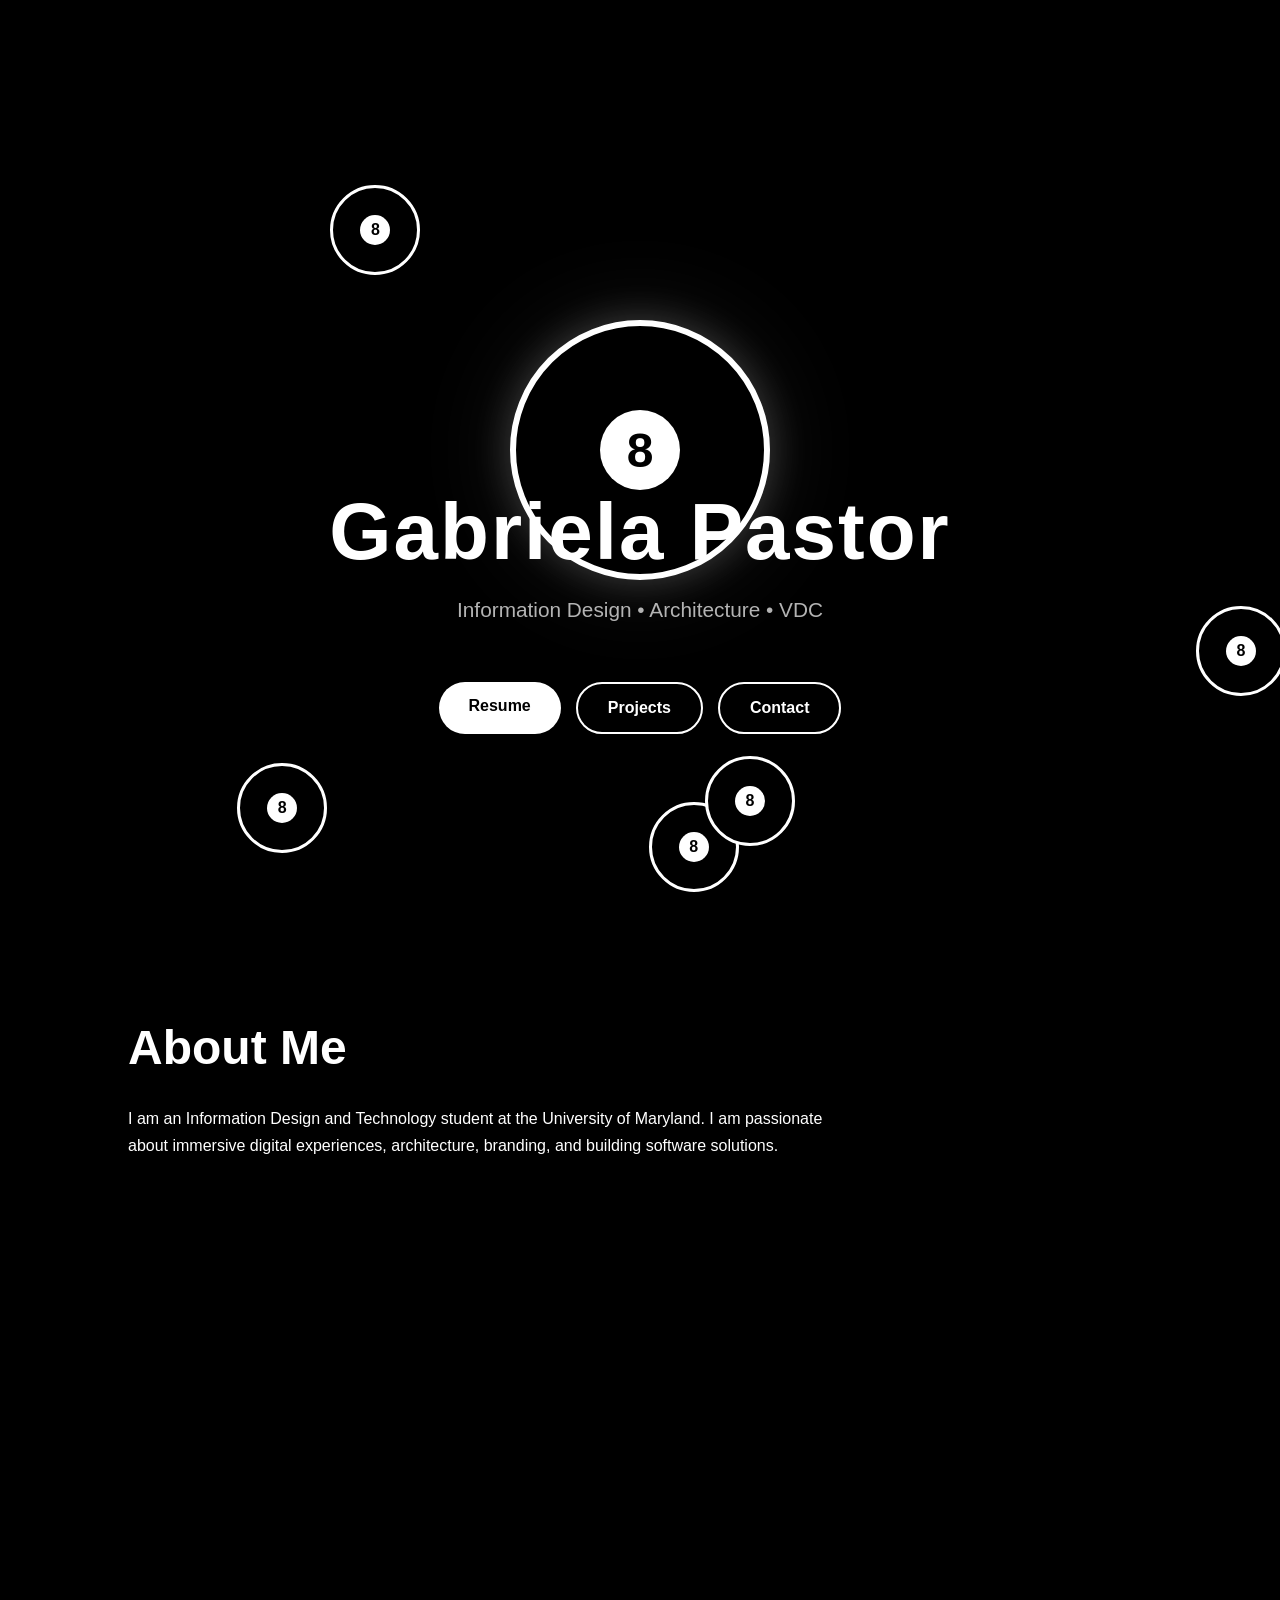
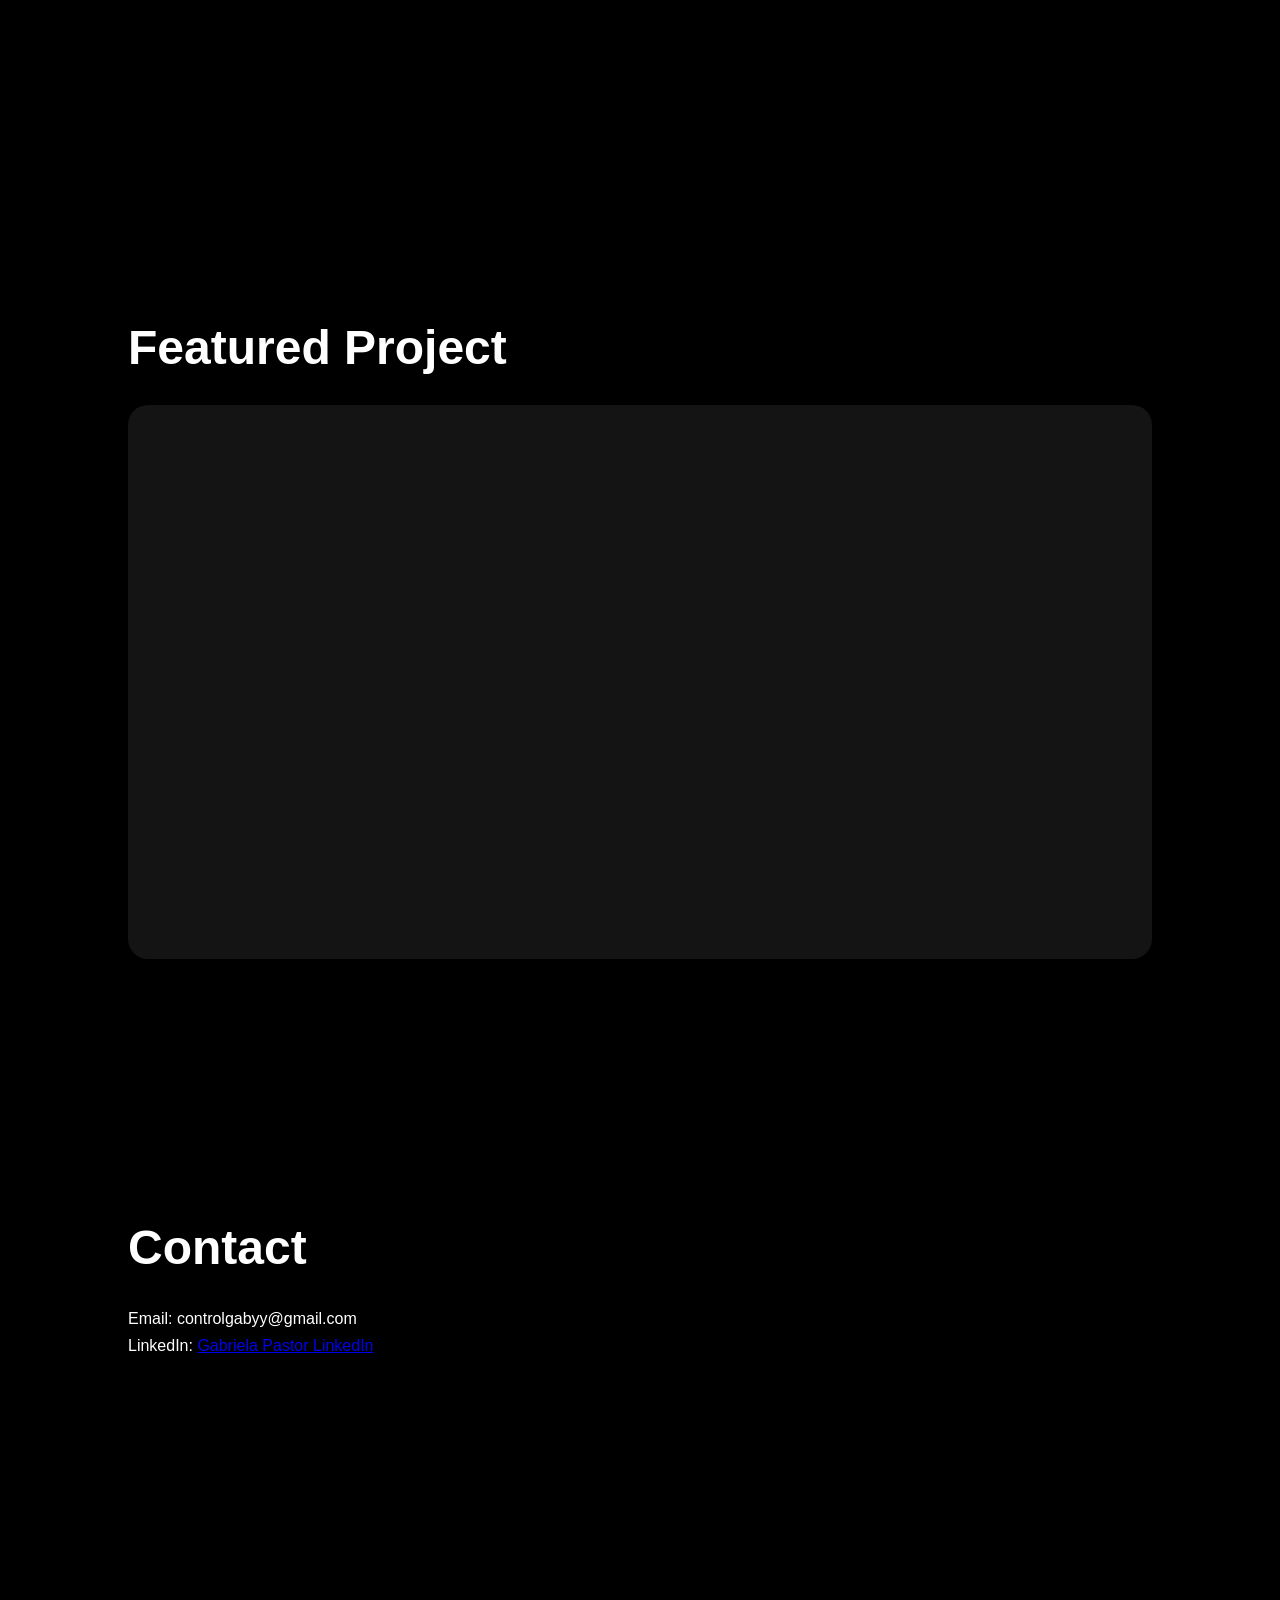
==== index.html @ 983076d5 "Rename Index.html to index.html" ====
<!DOCTYPE html>
<html lang="en">

<head>
  <meta charset="UTF-8">
  <meta name="viewport" content="width=device-width, initial-scale=1.0">

  <title>Gabriela Pastor Portfolio</title>

  <link rel="stylesheet" href="style.css">
</head>

<body>

  <!-- LOADER -->

  <div id="loader">

    <div class="loading-bubbles">
      <span></span>
      <span></span>
      <span></span>
    </div>

    <h1>Loading Portfolio...</h1>

  </div>

  <!-- FLOATING BALLS -->

  <div class="ball-container">

    <div class="ball"></div>
    <div class="ball"></div>
    <div class="ball"></div>
    <div class="ball"></div>
    <div class="ball"></div>

  </div>

  <!-- HERO -->

  <section class="hero">

    <div class="center-ball" id="mainBall">

      <div class="inner-eight">
        8
      </div>

    </div>

    <div class="hero-content">

      <h1>Gabriela Pastor</h1>

      <p>
        Information Design • Architecture • VDC
      </p>

      <div class="hero-buttons">

        <a href="resume.pdf" class="btn" target="_blank">
          Resume
        </a>

        <a href="#projects" class="btn secondary">
          Projects
        </a>

        <a href="#contact" class="btn secondary">
          Contact
        </a>

      </div>

    </div>

  </section>

  <!-- ABOUT -->

  <section class="section">

    <h2>About Me</h2>

    <p>
      I am an Information Design and Technology student at the University of Maryland. I am passionate about
      immersive digital experiences, architecture, branding, and building software solutions.
    </p>

  </section>

  <!-- PROJECTS -->

  <section class="section" id="projects">

    <h2>Featured Project</h2>

    <div class="card video-card">

      <iframe
        width="100%"
        height="500"
        src="https://www.youtube.com/embed/rOsHnGEO0bQ"
        title="Project Video"
        frameborder="0"
        allowfullscreen>
      </iframe>

    </div>

  </section>

  <!-- CONTACT -->

  <section class="section" id="contact">

    <h2>Contact</h2>

    <p>Email: controlgabyy@gmail.com</p>
    
<p>
  LinkedIn:
  <a href="https://www.linkedin.com/in/gabriela-pastor-1a924525a/" target="_blank">
    Gabriela Pastor LinkedIn
  </a>
</p>

  </section>

  <script src="script.js"></script>

</body>
</html>
---- style.css ----
*{
  margin:0;
  padding:0;
  box-sizing:border-box;
  font-family:Arial;
}

body{
  background:black;
  color:white;
  overflow-x:hidden;
}

/* LOADER */

#loader{
  position:fixed;
  inset:0;
  background:black;
  display:flex;
  justify-content:center;
  align-items:center;
  flex-direction:column;
  z-index:999;
}

.loading-bubbles{
  display:flex;
  gap:20px;
}

.loading-bubbles span{
  width:25px;
  height:25px;
  border-radius:50%;
  background:white;
  animation:bounce 1s infinite alternate;
}

.loading-bubbles span:nth-child(2){
  animation-delay:0.2s;
}

.loading-bubbles span:nth-child(3){
  animation-delay:0.4s;
}

@keyframes bounce{
  from{
    transform:translateY(0px);
    opacity:0.5;
  }

  to{
    transform:translateY(-30px);
    opacity:1;
  }
}

/* HERO */

.hero{
  height:100vh;
  display:flex;
  justify-content:center;
  align-items:center;
  flex-direction:column;
  text-align:center;
  position:relative;
  z-index:2;
}

.hero h1{
  font-size:5rem;
  margin-bottom:10px;
}

.hero p{
  font-size:1.3rem;
  opacity:0.7;
}

.btn{
  margin-top:30px;
  background:white;
  color:black;
  padding:15px 30px;
  border-radius:50px;
  text-decoration:none;
  font-weight:bold;
}

/* SECTIONS */

.section{
  min-height:100vh;
  padding:120px 10%;
  position:relative;
  z-index:2;
}

.section h2{
  font-size:3rem;
  margin-bottom:30px;
}

.section p{
  max-width:700px;
  line-height:1.7;
}

/* CARDS */

.card{
  margin-top:20px;
  padding:25px;
  border-radius:20px;
  background:rgba(255,255,255,0.08);
  backdrop-filter:blur(10px);
}

/* BALLS */

.ball-container{
  position:fixed;
  inset:0;
  z-index:1;
  pointer-events:none;
}

.ball{
  width:90px;
  height:90px;
  background:black;
  border:3px solid white;
  border-radius:50%;
  position:absolute;
  pointer-events:auto;
  cursor:pointer;
}

.ball::after{
  content:"8";
  position:absolute;
  width:30px;
  height:30px;
  background:white;
  color:black;
  border-radius:50%;
  top:50%;
  left:50%;
  transform:translate(-50%,-50%);
  display:flex;
  justify-content:center;
  align-items:center;
  font-weight:bold;
}

/* PARTICLES */

.particle{
  position:absolute;
  width:8px;
  height:8px;
  background:white;
  border-radius:50%;
  animation:explode 1s forwards;
}

@keyframes explode{
  to{
    transform:translate(var(--x), var(--y));
    opacity:0;
  }
}/* CENTER 8 BALL */

.center-ball{
  width:260px;
  height:260px;
  border-radius:50%;
  background:black;
  border:6px solid white;
  position:absolute;
  top:50%;
  left:50%;
  transform:translate(-50%, -50%);
  z-index:1;
  display:flex;
  justify-content:center;
  align-items:center;
  transition:transform 0.2s ease-out;
  box-shadow:
  0 0 40px rgba(255,255,255,0.2),
  0 0 100px rgba(255,255,255,0.1);
}

.inner-eight{
  width:80px;
  height:80px;
  border-radius:50%;
  background:white;
  color:black;
  display:flex;
  justify-content:center;
  align-items:center;
  font-size:3rem;
  font-weight:bold;
}

.hero{
  overflow:hidden;
}

.hero-content{
  position:relative;
  z-index:3;
  display:flex;
  flex-direction:column;
  align-items:center;
  gap:10px;
}

.hero h1{
  font-size:5rem;
  margin-top:320px;
  letter-spacing:2px;
}

.hero-buttons{
  display:flex;
  gap:15px;
  margin-top:20px;
  flex-wrap:wrap;
  justify-content:center;
}

.secondary{
  background:transparent;
  color:white;
  border:2px solid white;
}

.btn:hover{
  transform:scale(1.08);
}

@media(max-width:768px){

  .center-ball{
    width:180px;
    height:180px;
  }

  .hero h1{
    font-size:3rem;
    margin-top:240px;
  }

}
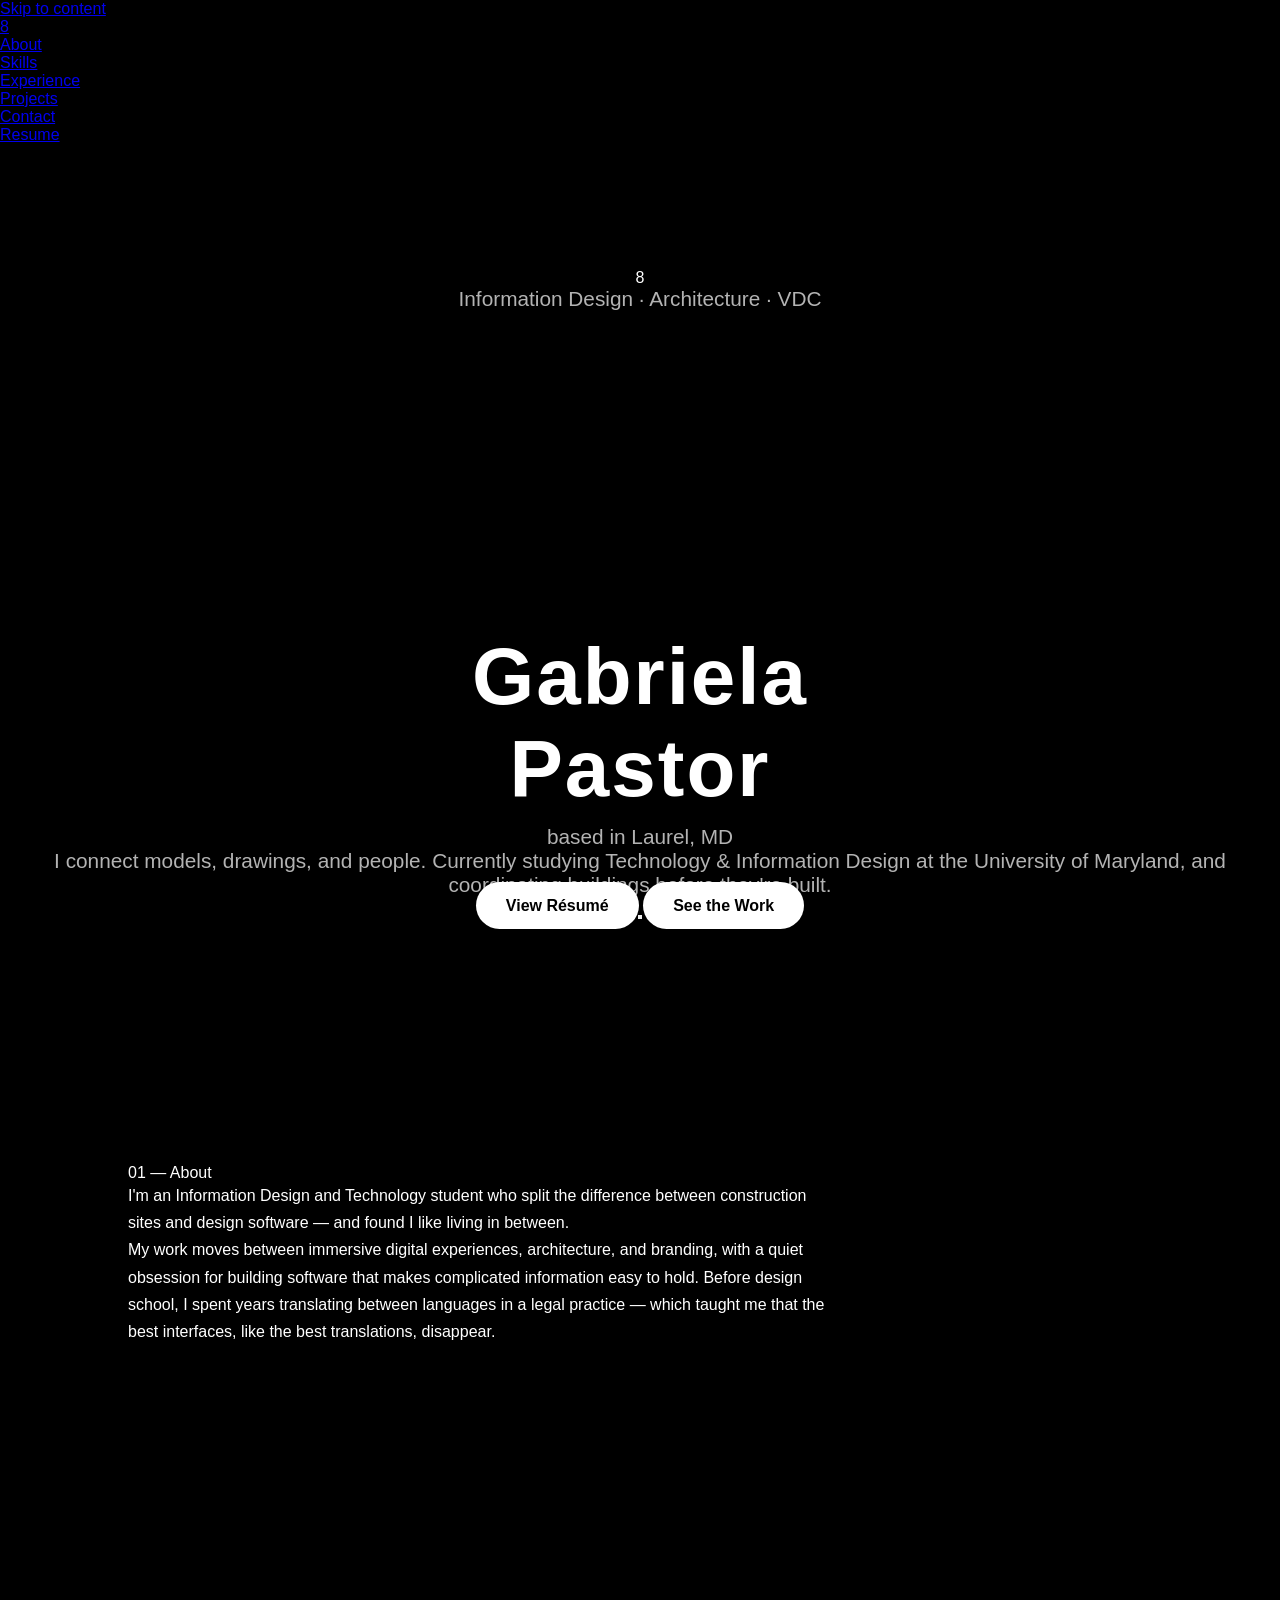
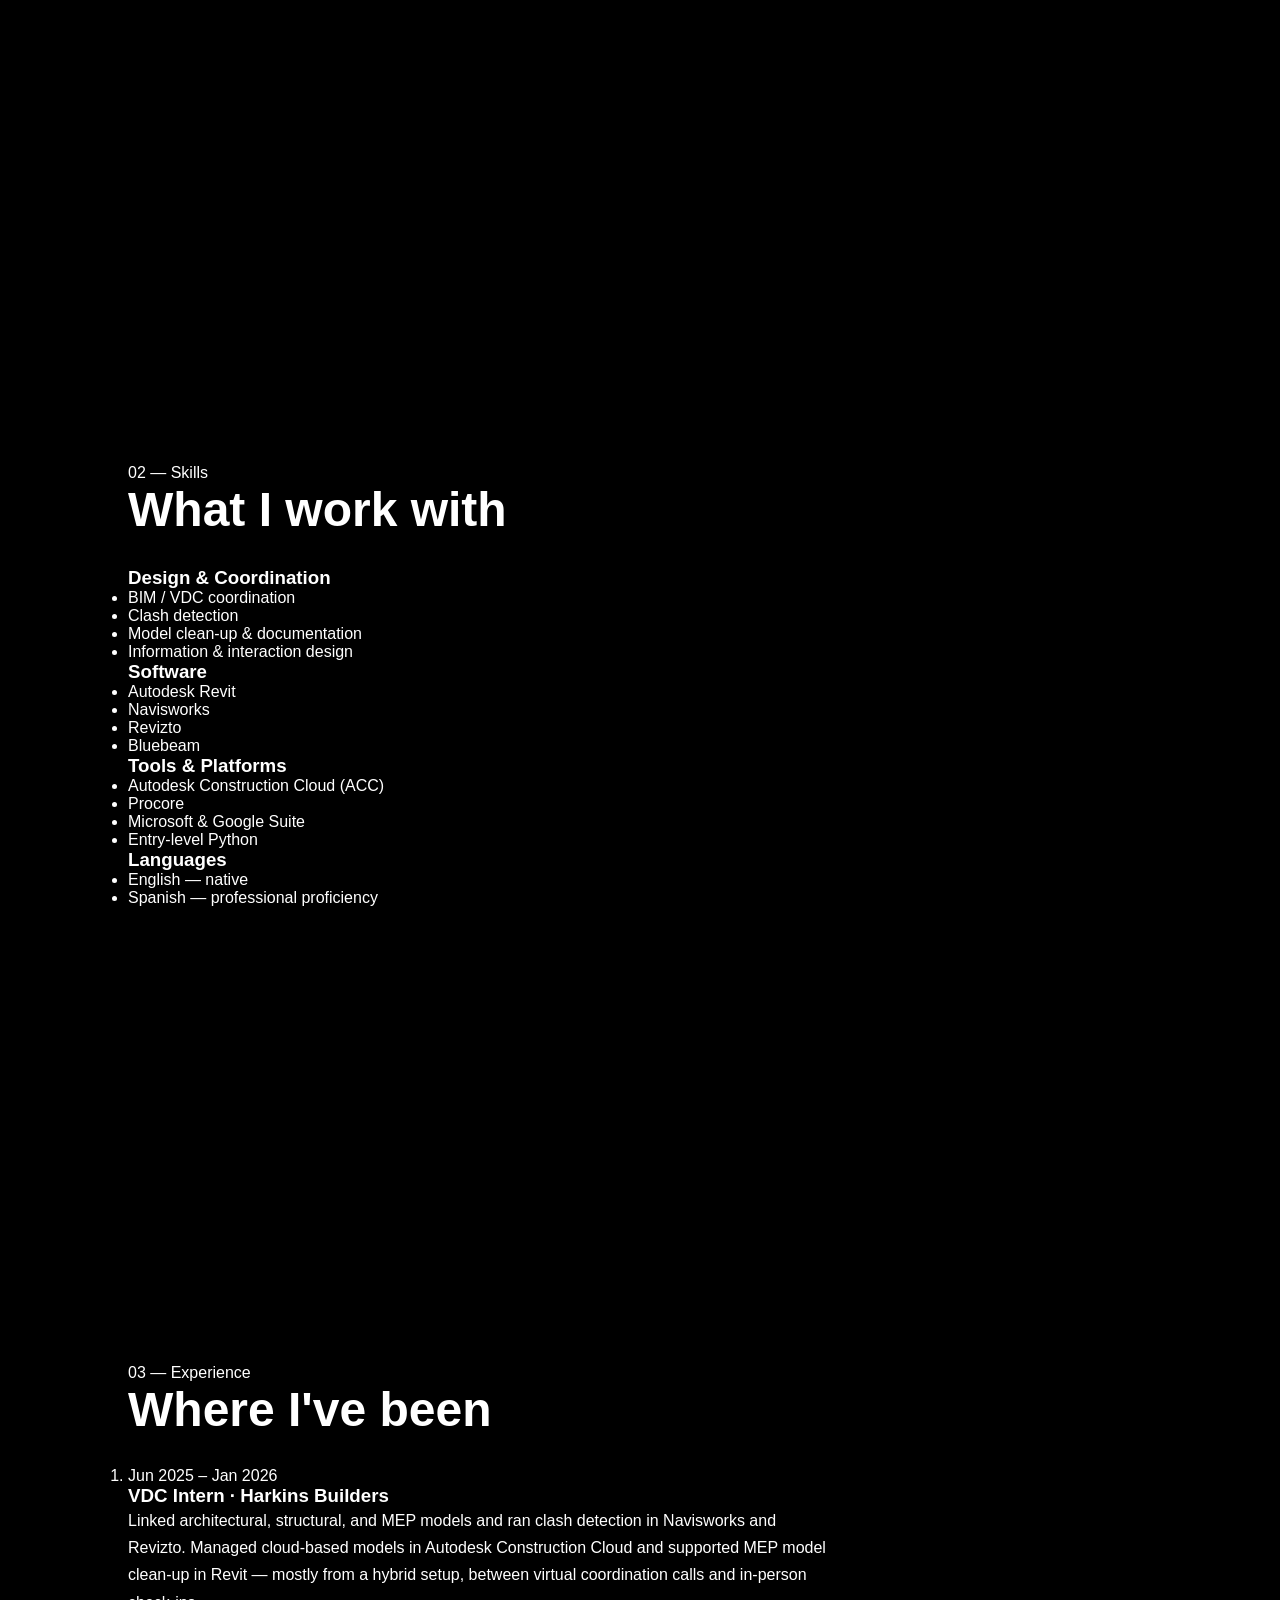
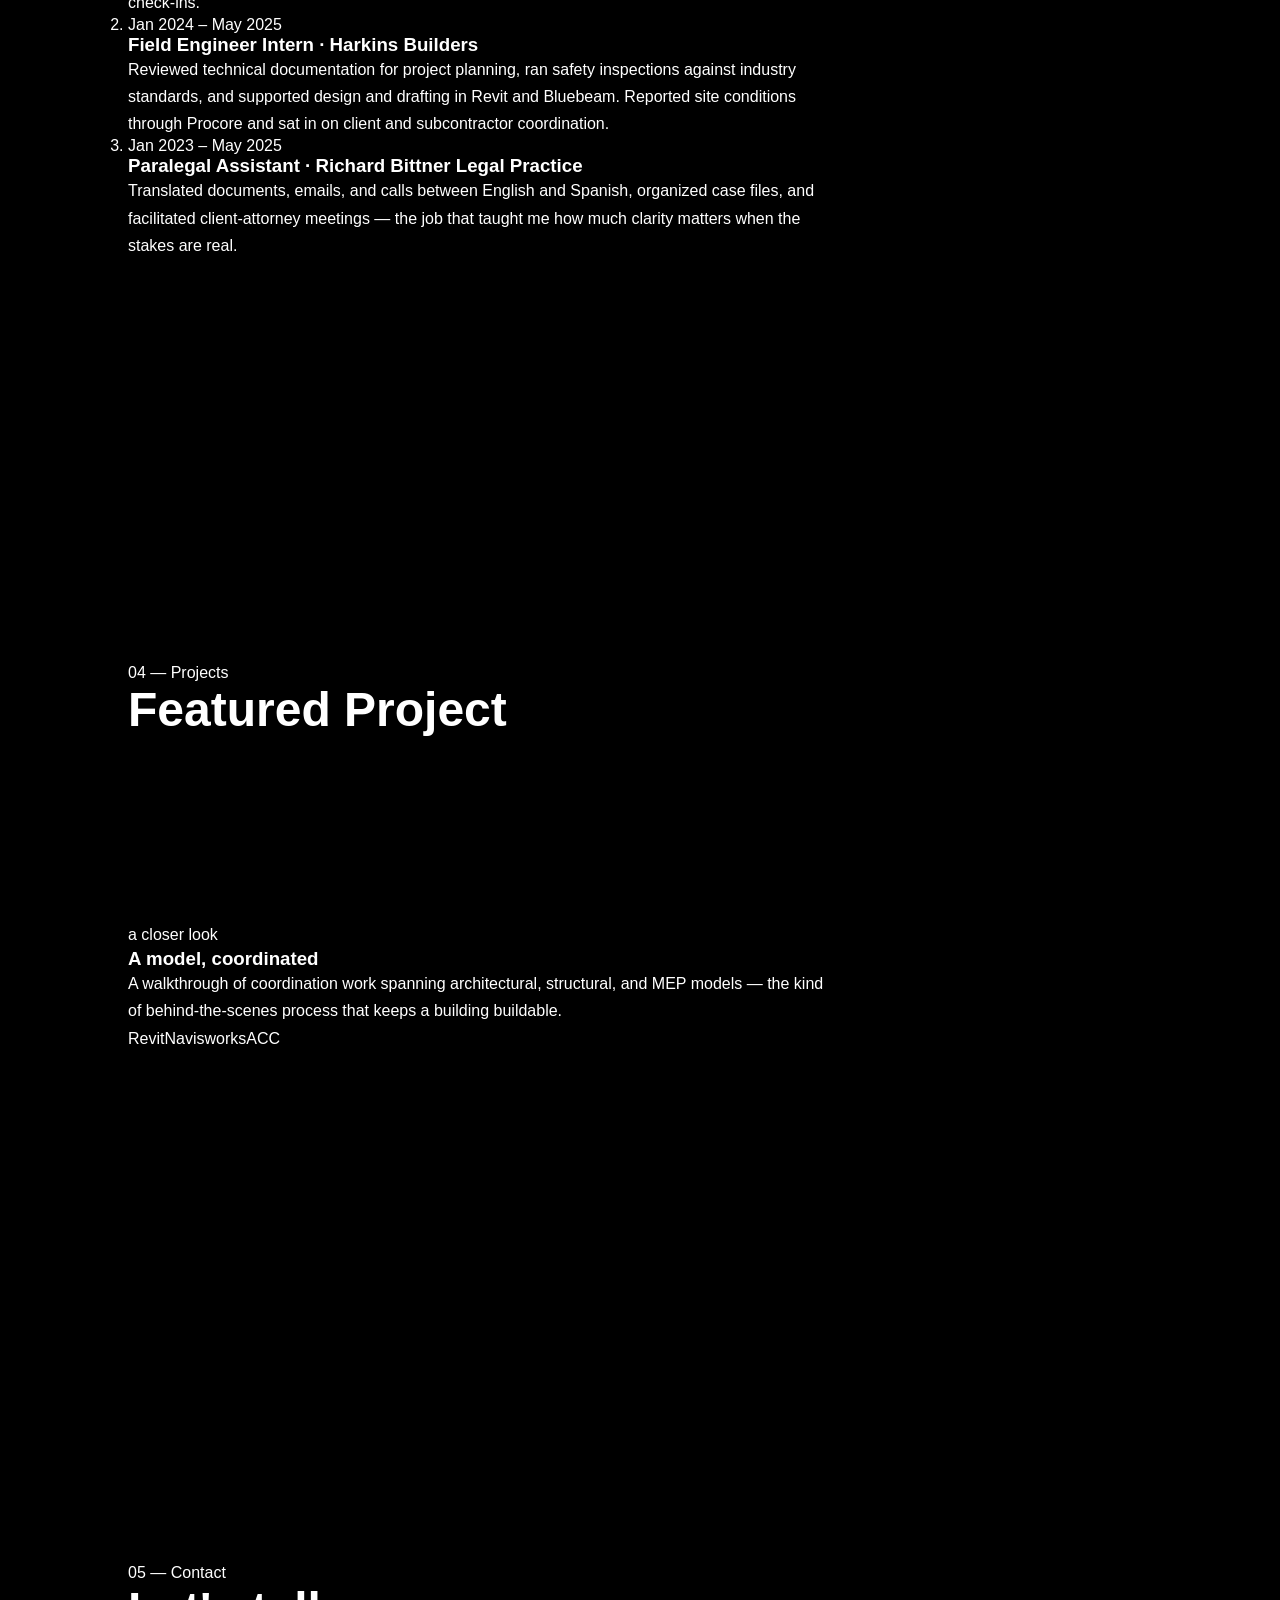
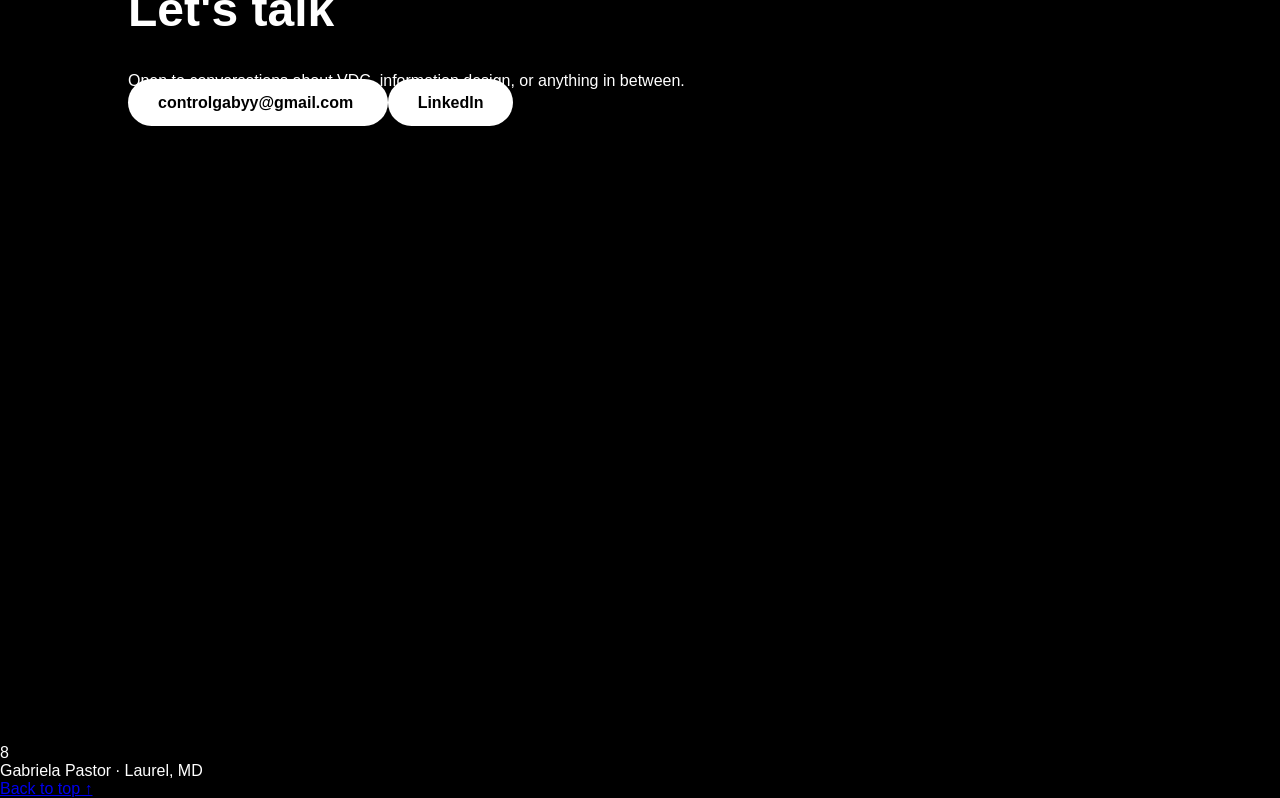
==== commit 924ccc35: "Add files via upload" ====
--- a/index.html
+++ b/index.html
@@ -1,135 +1,249 @@
 <!DOCTYPE html>
 <html lang="en">
-
 <head>
-  <meta charset="UTF-8">
-  <meta name="viewport" content="width=device-width, initial-scale=1.0">
-
-  <title>Gabriela Pastor Portfolio</title>
-
-  <link rel="stylesheet" href="style.css">
+<meta charset="UTF-8">
+<meta name="viewport" content="width=device-width, initial-scale=1.0">
+<title>Gabriela Pastor — Information Design, Architecture, VDC</title>
+<meta name="description" content="Gabriela Pastor is an Information Design &amp; Technology student working across architecture, VDC coordination, and digital design.">
+
+<link rel="preconnect" href="https://fonts.googleapis.com">
+<link rel="preconnect" href="https://fonts.gstatic.com" crossorigin>
+<link href="https://fonts.googleapis.com/css2?family=Roboto:ital,wght@0,300;0,400;0,500;0,700;1,400&family=Caveat:wght@500;600&display=swap" rel="stylesheet">
+
+<link rel="stylesheet" href="style.css">
 </head>
-
 <body>
 
-  <!-- LOADER -->
-
-  <div id="loader">
-
-    <div class="loading-bubbles">
+<a class="skip-link" href="#main">Skip to content</a>
+
+<!-- FLOATING NAV -->
+<nav class="nav" id="nav" aria-label="Primary">
+  <a href="#home" class="nav-mark" aria-label="Gabriela Pastor, home">
+    <span class="mark-ring"><span class="mark-num">8</span></span>
+  </a>
+  <ul class="nav-links">
+    <li><a href="#about" data-nav>About</a></li>
+    <li><a href="#skills" data-nav>Skills</a></li>
+    <li><a href="#experience" data-nav>Experience</a></li>
+    <li><a href="#projects" data-nav>Projects</a></li>
+    <li><a href="#contact" data-nav>Contact</a></li>
+  </ul>
+  <a href="resume.pdf" class="nav-cta" target="_blank" rel="noopener">Resume</a>
+</nav>
+
+<main id="main">
+
+  <!-- HERO -->
+  <section class="hero" id="home">
+    <div class="hero-mark" aria-hidden="true">
+      <span class="mark-ring big"><span class="mark-num">8</span></span>
+    </div>
+
+    <div class="hero-inner reveal">
+      <p class="eyebrow">Information Design · Architecture · VDC</p>
+      <h1 class="hero-title">Gabriela<br>Pastor</h1>
+      <p class="hero-note handwritten" aria-hidden="true">based in Laurel, MD</p>
+      <p class="hero-lede">
+        I connect models, drawings, and people. Currently studying Technology &amp; Information
+        Design at the University of Maryland, and coordinating buildings before they're built.
+      </p>
+      <div class="hero-actions">
+        <a href="resume.pdf" class="btn btn-primary" target="_blank" rel="noopener">View Résumé</a>
+        <a href="#projects" class="btn btn-secondary">See the Work</a>
+      </div>
+    </div>
+
+    <button class="scroll-cue" id="scrollCue" aria-label="Scroll to about section">
       <span></span>
-      <span></span>
-      <span></span>
-    </div>
-
-    <h1>Loading Portfolio...</h1>
-
-  </div>
-
-  <!-- FLOATING BALLS -->
-
-  <div class="ball-container">
-
-    <div class="ball"></div>
-    <div class="ball"></div>
-    <div class="ball"></div>
-    <div class="ball"></div>
-    <div class="ball"></div>
-
-  </div>
-
-  <!-- HERO -->
-
-  <section class="hero">
-
-    <div class="center-ball" id="mainBall">
-
-      <div class="inner-eight">
-        8
-      </div>
-
-    </div>
-
-    <div class="hero-content">
-
-      <h1>Gabriela Pastor</h1>
-
+    </button>
+  </section>
+
+  <!-- ABOUT -->
+  <section class="section about" id="about">
+    <div class="section-grid">
+      <div class="section-label reveal">
+        <span class="eyebrow">01 — About</span>
+      </div>
+      <div class="section-body reveal">
+        <p class="lede">
+          I'm an Information Design and Technology student who split the difference between
+          construction sites and design software — and found I like living in between.
+        </p>
+        <p>
+          My work moves between immersive digital experiences, architecture, and branding, with a
+          quiet obsession for building software that makes complicated information easy to hold.
+          Before design school, I spent years translating between languages in a legal practice —
+          which taught me that the best interfaces, like the best translations, disappear.
+        </p>
+      </div>
+    </div>
+  </section>
+
+  <!-- SKILLS -->
+  <section class="section skills" id="skills">
+    <div class="section-label reveal">
+      <span class="eyebrow">02 — Skills</span>
+      <h2>What I work with</h2>
+    </div>
+
+    <div class="skill-grid">
+
+      <div class="skill-card reveal">
+        <h3>Design &amp; Coordination</h3>
+        <ul>
+          <li>BIM / VDC coordination</li>
+          <li>Clash detection</li>
+          <li>Model clean-up &amp; documentation</li>
+          <li>Information &amp; interaction design</li>
+        </ul>
+      </div>
+
+      <div class="skill-card reveal">
+        <h3>Software</h3>
+        <ul>
+          <li>Autodesk Revit</li>
+          <li>Navisworks</li>
+          <li>Revizto</li>
+          <li>Bluebeam</li>
+        </ul>
+      </div>
+
+      <div class="skill-card reveal">
+        <h3>Tools &amp; Platforms</h3>
+        <ul>
+          <li>Autodesk Construction Cloud (ACC)</li>
+          <li>Procore</li>
+          <li>Microsoft &amp; Google Suite</li>
+          <li>Entry-level Python</li>
+        </ul>
+      </div>
+
+      <div class="skill-card reveal">
+        <h3>Languages</h3>
+        <ul>
+          <li>English — native</li>
+          <li>Spanish — professional proficiency</li>
+        </ul>
+      </div>
+
+    </div>
+  </section>
+
+  <!-- EXPERIENCE -->
+  <section class="section experience" id="experience">
+    <div class="section-label reveal">
+      <span class="eyebrow">03 — Experience</span>
+      <h2>Where I've been</h2>
+    </div>
+
+    <ol class="timeline">
+
+      <li class="timeline-item reveal">
+        <div class="timeline-when">
+          <span>Jun 2025 – Jan 2026</span>
+        </div>
+        <div class="timeline-what">
+          <h3>VDC Intern <span>· Harkins Builders</span></h3>
+          <p>
+            Linked architectural, structural, and MEP models and ran clash detection in
+            Navisworks and Revizto. Managed cloud-based models in Autodesk Construction Cloud
+            and supported MEP model clean-up in Revit — mostly from a hybrid setup, between
+            virtual coordination calls and in-person check-ins.
+          </p>
+        </div>
+      </li>
+
+      <li class="timeline-item reveal">
+        <div class="timeline-when">
+          <span>Jan 2024 – May 2025</span>
+        </div>
+        <div class="timeline-what">
+          <h3>Field Engineer Intern <span>· Harkins Builders</span></h3>
+          <p>
+            Reviewed technical documentation for project planning, ran safety inspections against
+            industry standards, and supported design and drafting in Revit and Bluebeam. Reported
+            site conditions through Procore and sat in on client and subcontractor coordination.
+          </p>
+        </div>
+      </li>
+
+      <li class="timeline-item reveal">
+        <div class="timeline-when">
+          <span>Jan 2023 – May 2025</span>
+        </div>
+        <div class="timeline-what">
+          <h3>Paralegal Assistant <span>· Richard Bittner Legal Practice</span></h3>
+          <p>
+            Translated documents, emails, and calls between English and Spanish, organized case
+            files, and facilitated client-attorney meetings — the job that taught me how much
+            clarity matters when the stakes are real.
+          </p>
+        </div>
+      </li>
+
+    </ol>
+  </section>
+
+  <!-- PROJECTS -->
+  <section class="section projects" id="projects">
+    <div class="section-label reveal">
+      <span class="eyebrow">04 — Projects</span>
+      <h2>Featured Project</h2>
+    </div>
+
+    <article class="project-story reveal">
+      <div class="project-media">
+        <div class="video-frame">
+          <iframe
+            src="https://www.youtube.com/embed/rOsHnGEO0bQ"
+            title="Featured project video"
+            loading="lazy"
+            frameborder="0"
+            allowfullscreen>
+          </iframe>
+        </div>
+      </div>
+      <div class="project-copy">
+        <p class="handwritten project-tag" aria-hidden="true">a closer look</p>
+        <h3>A model, coordinated</h3>
+        <p>
+          A walkthrough of coordination work spanning architectural, structural, and MEP models —
+          the kind of behind-the-scenes process that keeps a building buildable.
+        </p>
+        <p class="tech-tags">
+          <span>Revit</span><span>Navisworks</span><span>ACC</span>
+        </p>
+      </div>
+    </article>
+  </section>
+
+  <!-- CONTACT -->
+  <section class="section contact" id="contact">
+    <div class="contact-card reveal">
+      <span class="eyebrow">05 — Contact</span>
+      <h2>Let's talk</h2>
       <p>
-        Information Design • Architecture • VDC
+        Open to conversations about VDC, information design, or anything in between.
       </p>
-
-      <div class="hero-buttons">
-
-        <a href="resume.pdf" class="btn" target="_blank">
-          Resume
+      <div class="contact-links">
+        <a href="mailto:controlgabyy@gmail.com" class="btn btn-primary">
+          controlgabyy@gmail.com
         </a>
-
-        <a href="#projects" class="btn secondary">
-          Projects
+        <a href="https://www.linkedin.com/in/gabriela-pastor-1a924525a/" target="_blank" rel="noopener" class="btn btn-secondary">
+          LinkedIn
         </a>
-
-        <a href="#contact" class="btn secondary">
-          Contact
-        </a>
-
-      </div>
-
-    </div>
-
-  </section>
-
-  <!-- ABOUT -->
-
-  <section class="section">
-
-    <h2>About Me</h2>
-
-    <p>
-      I am an Information Design and Technology student at the University of Maryland. I am passionate about
-      immersive digital experiences, architecture, branding, and building software solutions.
-    </p>
-
-  </section>
-
-  <!-- PROJECTS -->
-
-  <section class="section" id="projects">
-
-    <h2>Featured Project</h2>
-
-    <div class="card video-card">
-
-      <iframe
-        width="100%"
-        height="500"
-        src="https://www.youtube.com/embed/rOsHnGEO0bQ"
-        title="Project Video"
-        frameborder="0"
-        allowfullscreen>
-      </iframe>
-
-    </div>
-
-  </section>
-
-  <!-- CONTACT -->
-
-  <section class="section" id="contact">
-
-    <h2>Contact</h2>
-
-    <p>Email: controlgabyy@gmail.com</p>
-    
-<p>
-  LinkedIn:
-  <a href="https://www.linkedin.com/in/gabriela-pastor-1a924525a/" target="_blank">
-    Gabriela Pastor LinkedIn
-  </a>
-</p>
-
-  </section>
-
-  <script src="script.js"></script>
-
+      </div>
+    </div>
+  </section>
+
+</main>
+
+<footer class="footer">
+  <span class="mark-ring small"><span class="mark-num">8</span></span>
+  <p>Gabriela Pastor · Laurel, MD</p>
+  <a href="#home">Back to top ↑</a>
+</footer>
+
+<script src="script.js"></script>
 </body>
 </html>
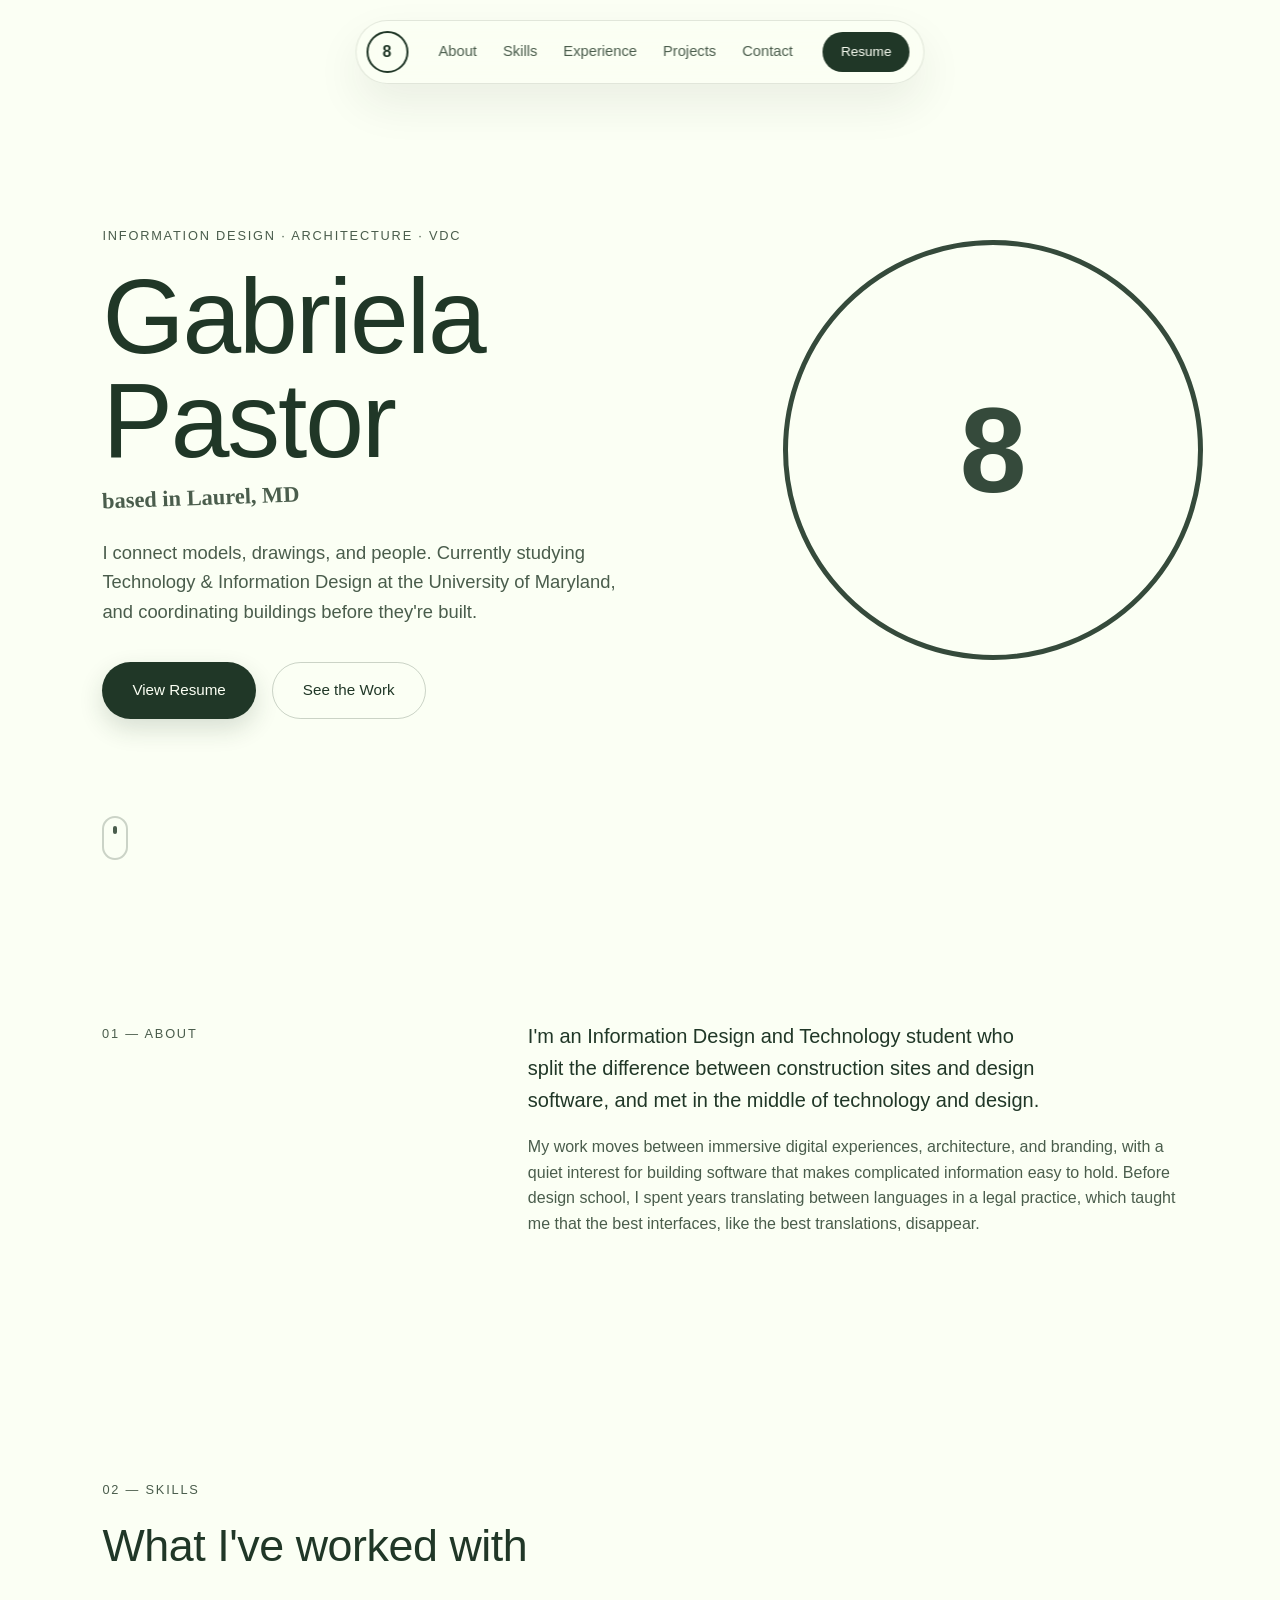
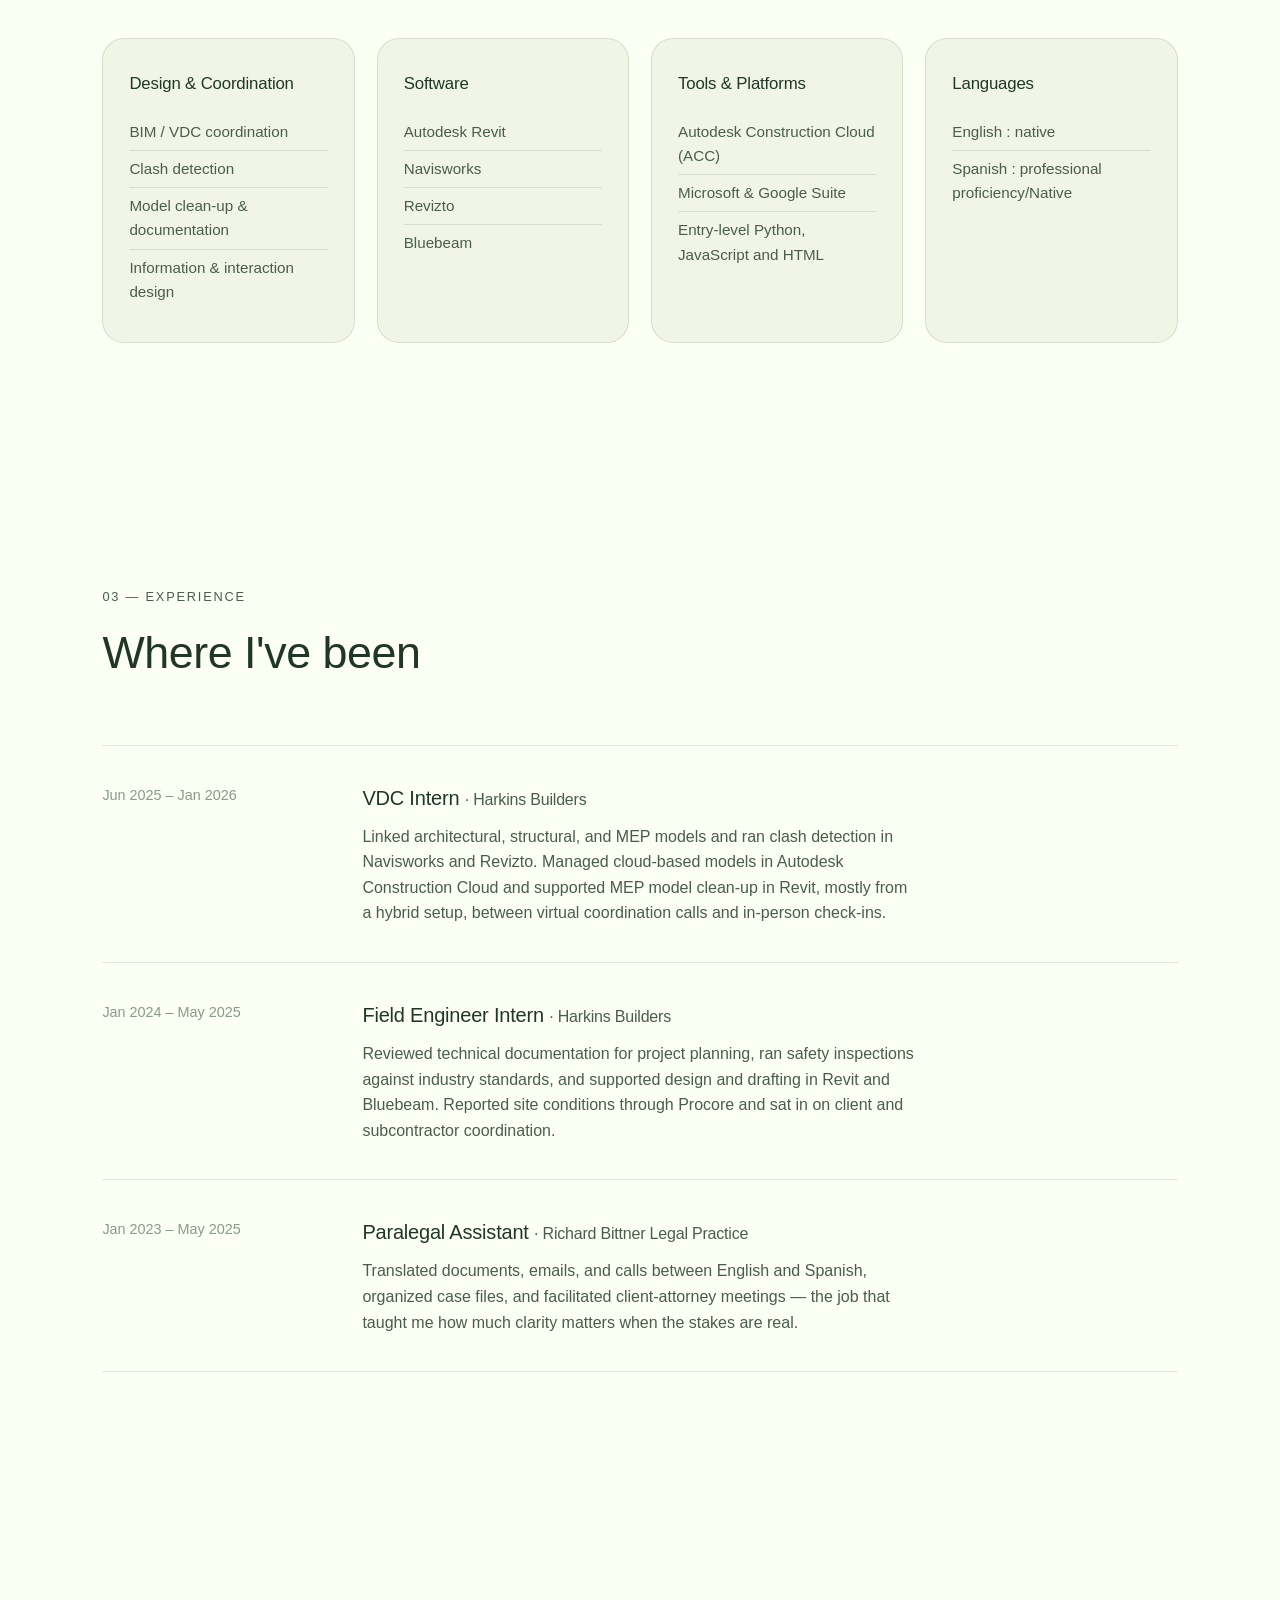
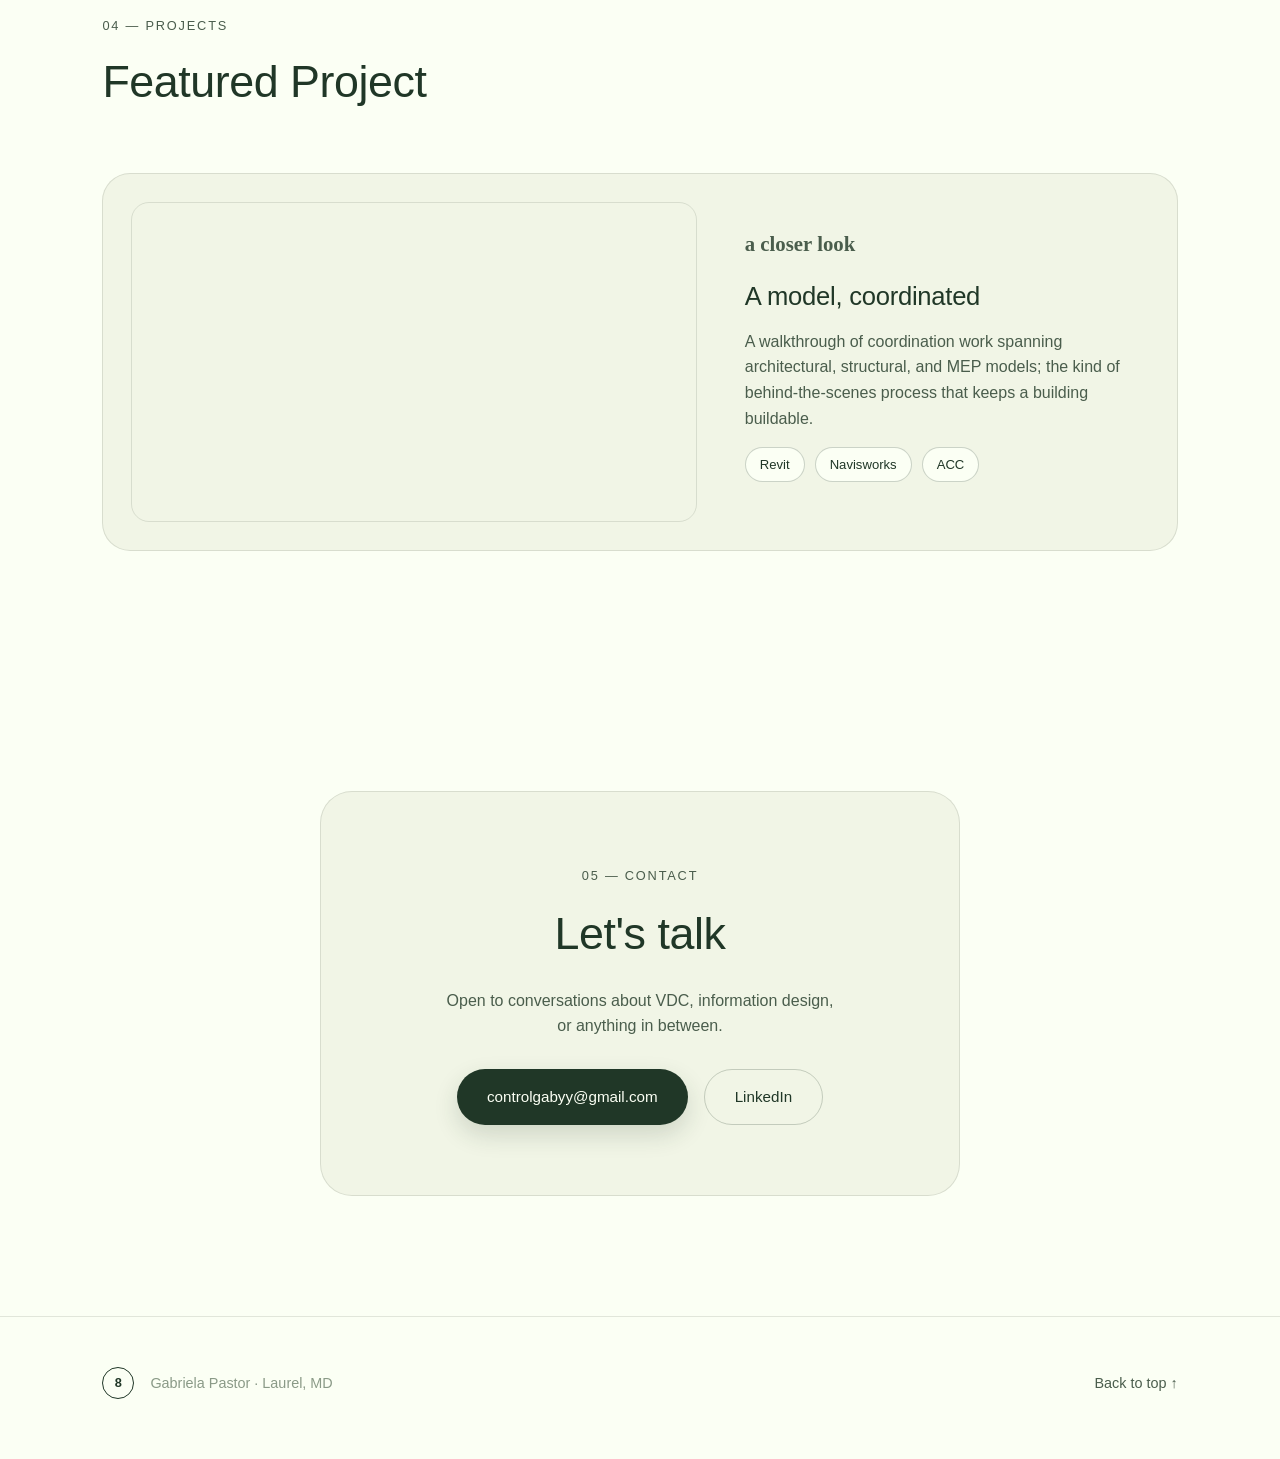
==== commit 3eab2689: "Revise title and text for improved clarity Updated title and various text elements for clarity and c" ====
--- a/index.html
+++ b/index.html
@@ -3,7 +3,7 @@
 <head>
 <meta charset="UTF-8">
 <meta name="viewport" content="width=device-width, initial-scale=1.0">
-<title>Gabriela Pastor — Information Design, Architecture, VDC</title>
+<title>Gabriela Pastor : Technology and Information Design, Architecture, Design.</title>
 <meta name="description" content="Gabriela Pastor is an Information Design &amp; Technology student working across architecture, VDC coordination, and digital design.">
 
 <link rel="preconnect" href="https://fonts.googleapis.com">
@@ -48,7 +48,7 @@
         Design at the University of Maryland, and coordinating buildings before they're built.
       </p>
       <div class="hero-actions">
-        <a href="resume.pdf" class="btn btn-primary" target="_blank" rel="noopener">View Résumé</a>
+        <a href="resume.pdf" class="btn btn-primary" target="_blank" rel="noopener">View Resume</a>
         <a href="#projects" class="btn btn-secondary">See the Work</a>
       </div>
     </div>
@@ -67,12 +67,12 @@
       <div class="section-body reveal">
         <p class="lede">
           I'm an Information Design and Technology student who split the difference between
-          construction sites and design software — and found I like living in between.
+          construction sites and design software, and met in the middle of technology and design.
         </p>
         <p>
           My work moves between immersive digital experiences, architecture, and branding, with a
-          quiet obsession for building software that makes complicated information easy to hold.
-          Before design school, I spent years translating between languages in a legal practice —
+          quiet interest for building software that makes complicated information easy to hold.
+          Before design school, I spent years translating between languages in a legal practice,
           which taught me that the best interfaces, like the best translations, disappear.
         </p>
       </div>
@@ -83,7 +83,7 @@
   <section class="section skills" id="skills">
     <div class="section-label reveal">
       <span class="eyebrow">02 — Skills</span>
-      <h2>What I work with</h2>
+      <h2>What I've worked with</h2>
     </div>
 
     <div class="skill-grid">
@@ -112,17 +112,16 @@
         <h3>Tools &amp; Platforms</h3>
         <ul>
           <li>Autodesk Construction Cloud (ACC)</li>
-          <li>Procore</li>
           <li>Microsoft &amp; Google Suite</li>
-          <li>Entry-level Python</li>
+          <li>Entry-level Python, JavaScript and HTML</li>
         </ul>
       </div>
 
       <div class="skill-card reveal">
         <h3>Languages</h3>
         <ul>
-          <li>English — native</li>
-          <li>Spanish — professional proficiency</li>
+          <li>English : native</li>
+          <li>Spanish : professional proficiency/Native </li>
         </ul>
       </div>
 
@@ -147,7 +146,7 @@
           <p>
             Linked architectural, structural, and MEP models and ran clash detection in
             Navisworks and Revizto. Managed cloud-based models in Autodesk Construction Cloud
-            and supported MEP model clean-up in Revit — mostly from a hybrid setup, between
+            and supported MEP model clean-up in Revit, mostly from a hybrid setup, between
             virtual coordination calls and in-person check-ins.
           </p>
         </div>
@@ -207,7 +206,7 @@
         <p class="handwritten project-tag" aria-hidden="true">a closer look</p>
         <h3>A model, coordinated</h3>
         <p>
-          A walkthrough of coordination work spanning architectural, structural, and MEP models —
+          A walkthrough of coordination work spanning architectural, structural, and MEP models;
           the kind of behind-the-scenes process that keeps a building buildable.
         </p>
         <p class="tech-tags">
--- a/style.css
+++ b/style.css
@@ -1,260 +1,529 @@
-
-*{
-  margin:0;
-  padding:0;
-  box-sizing:border-box;
-  font-family:Arial;
+/* ========================================================
+   TOKENS
+======================================================== */
+:root{
+  --bg: #FBFFF4;
+  --bg-alt: #F1F5E6;
+  --bg-alt-2: #E9EFDC;
+  --ink: #203727;
+  --ink-soft: #4A5D4C;
+  --ink-faint: #8A9A87;
+  --line: rgba(32,55,39,0.12);
+  --line-strong: rgba(32,55,39,0.22);
+  --shadow-soft: 0 20px 45px rgba(32,55,39,0.08);
+
+  --font-body: "Roboto", -apple-system, sans-serif;
+  --font-hand: "Caveat", cursive;
+
+  --ease: cubic-bezier(.22,1,.36,1);
+  --nav-h: 76px;
+}
+
+*{ margin:0; padding:0; box-sizing:border-box; }
+
+html{
+  scroll-behavior:smooth;
+  scroll-padding-top: 100px;
 }
 
 body{
-  background:black;
-  color:white;
-  overflow-x:hidden;
-}
-
-/* LOADER */
-
-#loader{
+  background:var(--bg);
+  color:var(--ink);
+  font-family:var(--font-body);
+  font-weight:400;
+  line-height:1.6;
+  -webkit-font-smoothing:antialiased;
+}
+
+img{ max-width:100%; display:block; }
+
+a{ color:inherit; text-decoration:none; }
+
+ul, ol{ list-style:none; }
+
+.skip-link{
+  position:absolute;
+  left:-999px;
+  top:0;
+  background:var(--ink);
+  color:var(--bg);
+  padding:12px 20px;
+  border-radius:0 0 8px 0;
+  z-index:1000;
+}
+.skip-link:focus{ left:0; }
+
+:focus-visible{
+  outline:2px solid var(--ink);
+  outline-offset:3px;
+  border-radius:4px;
+}
+
+.handwritten{
+  font-family:var(--font-hand);
+  font-weight:600;
+  color:var(--ink-soft);
+}
+
+@media (prefers-reduced-motion: reduce){
+  *, *::before, *::after{
+    animation-duration:0.001ms !important;
+    animation-iteration-count:1 !important;
+    transition-duration:0.001ms !important;
+    scroll-behavior:auto !important;
+  }
+}
+
+/* ========================================================
+   TYPOGRAPHY SCALE
+======================================================== */
+.eyebrow{
+  display:inline-block;
+  font-size:0.8rem;
+  font-weight:500;
+  letter-spacing:0.14em;
+  text-transform:uppercase;
+  color:var(--ink-soft);
+}
+
+h1, h2, h3{
+  font-weight:400;
+  color:var(--ink);
+  letter-spacing:-0.01em;
+}
+
+.hero-title{
+  font-size:clamp(3.2rem, 9vw, 6.6rem);
+  font-weight:300;
+  line-height:0.98;
+  letter-spacing:-0.02em;
+  margin:18px 0 6px;
+}
+
+.section-label h2,
+.contact-card h2{
+  font-size:clamp(2rem, 4vw, 2.8rem);
+  font-weight:300;
+  margin-top:10px;
+}
+
+.lede{
+  font-size:1.25rem;
+  font-weight:400;
+  color:var(--ink);
+  max-width:46ch;
+}
+
+p{ color:var(--ink-soft); }
+
+/* ========================================================
+   NAV
+======================================================== */
+.nav{
   position:fixed;
-  inset:0;
-  background:black;
+  top:20px;
+  left:50%;
+  transform:translateX(-50%);
+  z-index:500;
+  display:flex;
+  align-items:center;
+  gap:28px;
+  padding:10px 14px 10px 10px;
+  border-radius:999px;
+  background:rgba(251,255,244,0.7);
+  backdrop-filter:blur(14px) saturate(1.2);
+  -webkit-backdrop-filter:blur(14px) saturate(1.2);
+  border:1px solid var(--line);
+  box-shadow:var(--shadow-soft);
+  transition:padding 0.35s var(--ease), gap 0.35s var(--ease), top 0.35s var(--ease);
+}
+
+.nav.shrink{
+  top:12px;
+  padding:6px 12px 6px 6px;
+  gap:22px;
+}
+
+.nav-mark{ display:flex; align-items:center; }
+
+.mark-ring{
+  --size: 42px;
+  width:var(--size);
+  height:var(--size);
+  border-radius:50%;
+  border:2px solid var(--ink);
+  display:flex;
+  align-items:center;
+  justify-content:center;
+  transition:transform 0.4s var(--ease);
+}
+.mark-num{
+  font-size:1rem;
+  font-weight:700;
+  color:var(--ink);
+}
+.nav-mark:hover .mark-ring{ transform:rotate(12deg) scale(1.06); }
+
+.nav-links{
+  display:flex;
+  gap:22px;
+  font-size:0.92rem;
+}
+
+.nav-links a{
+  position:relative;
+  color:var(--ink-soft);
+  padding:6px 2px;
+  transition:color 0.25s var(--ease);
+}
+.nav-links a::after{
+  content:"";
+  position:absolute;
+  left:0; right:100%;
+  bottom:0;
+  height:1.5px;
+  background:var(--ink);
+  transition:right 0.3s var(--ease);
+}
+.nav-links a:hover{ color:var(--ink); }
+.nav-links a:hover::after{ right:0; }
+.nav-links a.active{ color:var(--ink); }
+.nav-links a.active::after{ right:0; }
+
+.nav-cta{
+  font-size:0.85rem;
+  font-weight:500;
+  background:var(--ink);
+  color:var(--bg);
+  padding:9px 18px;
+  border-radius:999px;
+  transition:transform 0.25s var(--ease), box-shadow 0.25s var(--ease);
+  white-space:nowrap;
+}
+.nav-cta:hover{ transform:scale(1.045); box-shadow:0 8px 20px rgba(32,55,39,0.18); }
+
+@media (max-width:720px){
+  .nav-links{ display:none; }
+  .nav{ gap:14px; }
+}
+
+/* ========================================================
+   HERO
+======================================================== */
+.hero{
+  min-height:100vh;
+  display:flex;
+  align-items:center;
+  position:relative;
+  padding:140px 8% 100px;
+  overflow:hidden;
+}
+
+.hero-mark{
+  position:absolute;
+  right:6%;
+  top:50%;
+  transform:translateY(-50%);
+  pointer-events:none;
+  opacity:0.9;
+}
+.mark-ring.big{
+  --size: min(38vw, 420px);
+  border-width:5px;
+  animation:float-mark 8s ease-in-out infinite;
+}
+.mark-ring.big .mark-num{ font-size:min(10vw, 120px); }
+
+@keyframes float-mark{
+  0%, 100%{ transform:translateY(0); }
+  50%{ transform:translateY(-18px); }
+}
+
+.hero-inner{ max-width:640px; position:relative; z-index:2; }
+
+.hero-note{ font-size:1.4rem; margin:2px 0 22px; transform:rotate(-2deg); display:inline-block; }
+
+.hero-lede{
+  font-size:1.15rem;
+  max-width:52ch;
+  margin-bottom:36px;
+}
+
+.hero-actions{ display:flex; gap:16px; flex-wrap:wrap; }
+
+.scroll-cue{
+  position:absolute;
+  bottom:40px;
+  left:8%;
+  width:26px;
+  height:44px;
+  border:2px solid var(--line-strong);
+  border-radius:999px;
+  background:none;
+  cursor:pointer;
   display:flex;
   justify-content:center;
+  padding-top:8px;
+}
+.scroll-cue span{
+  width:4px; height:8px;
+  border-radius:2px;
+  background:var(--ink-soft);
+  animation:cue-drop 1.6s ease-in-out infinite;
+}
+@keyframes cue-drop{
+  0%{ transform:translateY(0); opacity:1; }
+  70%{ opacity:0; }
+  100%{ transform:translateY(14px); opacity:0; }
+}
+
+@media (max-width:720px){
+  .hero{ padding:120px 7% 80px; }
+  .hero-mark{ opacity:0.35; right:-10%; }
+}
+
+/* ========================================================
+   BUTTONS
+======================================================== */
+.btn{
+  display:inline-flex;
   align-items:center;
-  flex-direction:column;
-  z-index:999;
-}
-
-.loading-bubbles{
+  justify-content:center;
+  padding:15px 30px;
+  border-radius:999px;
+  font-weight:500;
+  font-size:0.95rem;
+  transition:transform 0.25s var(--ease), box-shadow 0.25s var(--ease), background 0.25s var(--ease);
+}
+
+.btn-primary{
+  background:var(--ink);
+  color:var(--bg);
+  box-shadow:0 10px 24px rgba(32,55,39,0.16);
+}
+.btn-primary:hover{ transform:translateY(-2px) scale(1.02); box-shadow:0 14px 30px rgba(32,55,39,0.22); }
+
+.btn-secondary{
+  background:transparent;
+  color:var(--ink);
+  border:1.5px solid var(--line-strong);
+}
+.btn-secondary:hover{ transform:translateY(-2px); background:var(--bg-alt); }
+
+/* ========================================================
+   SECTIONS (generic)
+======================================================== */
+.section{
+  padding:120px 8%;
+  position:relative;
+}
+
+.section-grid{
+  display:grid;
+  grid-template-columns:0.9fr 1.6fr;
+  gap:60px;
+}
+
+.section-label{ position:sticky; top:120px; align-self:start; }
+.section-label h2{ margin-top:8px; }
+
+@media (max-width:860px){
+  .section-grid{ grid-template-columns:1fr; gap:24px; }
+  .section-label{ position:static; }
+}
+
+/* ========================================================
+   ABOUT
+======================================================== */
+.about p + p{ margin-top:18px; }
+
+/* ========================================================
+   SKILLS
+======================================================== */
+.skill-grid{
+  margin-top:56px;
+  display:grid;
+  grid-template-columns:repeat(4, 1fr);
+  gap:22px;
+}
+
+.skill-card{
+  background:var(--bg-alt);
+  border:1px solid var(--line);
+  border-radius:22px;
+  padding:32px 26px;
+  transition:transform 0.3s var(--ease), box-shadow 0.3s var(--ease), background 0.3s var(--ease);
+}
+.skill-card:hover{
+  transform:translateY(-6px);
+  box-shadow:var(--shadow-soft);
+  background:var(--bg-alt-2);
+}
+.skill-card h3{
+  font-size:1.05rem;
+  font-weight:500;
+  margin-bottom:16px;
+}
+.skill-card li{
+  color:var(--ink-soft);
+  font-size:0.95rem;
+  padding:6px 0;
+  border-top:1px solid var(--line);
+}
+.skill-card li:first-child{ border-top:none; }
+
+@media (max-width:1000px){
+  .skill-grid{ grid-template-columns:repeat(2, 1fr); }
+}
+@media (max-width:560px){
+  .skill-grid{ grid-template-columns:1fr; }
+}
+
+/* ========================================================
+   EXPERIENCE / TIMELINE
+======================================================== */
+.timeline{
+  margin-top:56px;
+  border-top:1px solid var(--line);
+}
+
+.timeline-item{
+  display:grid;
+  grid-template-columns:220px 1fr;
+  gap:40px;
+  padding:36px 0;
+  border-bottom:1px solid var(--line);
+  transition:padding 0.3s var(--ease);
+}
+.timeline-item:hover{ padding-left:12px; }
+
+.timeline-when span{
+  font-size:0.9rem;
+  color:var(--ink-faint);
+  font-weight:500;
+}
+
+.timeline-what h3{
+  font-size:1.25rem;
+  font-weight:500;
+  margin-bottom:10px;
+}
+.timeline-what h3 span{
+  font-weight:400;
+  color:var(--ink-soft);
+  font-size:1rem;
+}
+.timeline-what p{ max-width:62ch; }
+
+@media (max-width:720px){
+  .timeline-item{ grid-template-columns:1fr; gap:10px; }
+}
+
+/* ========================================================
+   PROJECTS
+======================================================== */
+.project-story{
+  margin-top:56px;
+  display:grid;
+  grid-template-columns:1.4fr 1fr;
+  gap:48px;
+  align-items:center;
+  background:var(--bg-alt);
+  border:1px solid var(--line);
+  border-radius:28px;
+  padding:28px;
+}
+
+.video-frame{
+  position:relative;
+  width:100%;
+  padding-top:56.25%;
+  border-radius:18px;
+  overflow:hidden;
+  border:1px solid var(--line);
+}
+.video-frame iframe{
+  position:absolute; inset:0; width:100%; height:100%; border:0;
+}
+
+.project-tag{ font-size:1.3rem; margin-bottom:6px; display:inline-block; }
+.project-copy h3{ font-size:1.6rem; font-weight:500; margin-bottom:12px; }
+.project-copy p{ margin-bottom:16px; }
+
+.tech-tags{ display:flex; gap:10px; flex-wrap:wrap; }
+.tech-tags span{
+  font-size:0.82rem;
+  font-weight:500;
+  color:var(--ink);
+  background:var(--bg);
+  border:1px solid var(--line-strong);
+  padding:6px 14px;
+  border-radius:999px;
+}
+
+@media (max-width:860px){
+  .project-story{ grid-template-columns:1fr; }
+}
+
+/* ========================================================
+   CONTACT
+======================================================== */
+.contact-card{
+  max-width:640px;
+  margin:0 auto;
+  text-align:center;
+  padding:70px 40px;
+  background:var(--bg-alt);
+  border:1px solid var(--line);
+  border-radius:32px;
+}
+.contact-card p{ margin:18px auto 30px; max-width:44ch; }
+.contact-links{ display:flex; gap:16px; flex-wrap:wrap; justify-content:center; }
+
+/* ========================================================
+   FOOTER
+======================================================== */
+.footer{
+  padding:50px 8% 60px;
   display:flex;
-  gap:20px;
-}
-
-.loading-bubbles span{
-  width:25px;
-  height:25px;
+  align-items:center;
+  gap:16px;
+  border-top:1px solid var(--line);
+  color:var(--ink-faint);
+  font-size:0.9rem;
+}
+.mark-ring.small{ --size:32px; border-width:1.5px; }
+.mark-ring.small .mark-num{ font-size:0.8rem; }
+.footer p{ flex:1; color:var(--ink-faint); }
+.footer a{ color:var(--ink-soft); transition:color 0.2s; }
+.footer a:hover{ color:var(--ink); }
+
+/* ========================================================
+   SCROLL REVEAL
+======================================================== */
+.reveal{
+  opacity:0;
+  transform:translateY(24px);
+  transition:opacity 0.7s var(--ease), transform 0.7s var(--ease);
+}
+.reveal.is-visible{
+  opacity:1;
+  transform:translateY(0);
+}
+
+/* ========================================================
+   PARTICLE BURST (signature easter egg)
+======================================================== */
+.particle{
+  position:fixed;
+  width:6px;
+  height:6px;
+  background:var(--ink);
   border-radius:50%;
-  background:white;
-  animation:bounce 1s infinite alternate;
-}
-
-.loading-bubbles span:nth-child(2){
-  animation-delay:0.2s;
-}
-
-.loading-bubbles span:nth-child(3){
-  animation-delay:0.4s;
-}
-
-@keyframes bounce{
-  from{
-    transform:translateY(0px);
-    opacity:0.5;
-  }
-
-  to{
-    transform:translateY(-30px);
-    opacity:1;
-  }
-}
-
-/* HERO */
-
-.hero{
-  height:100vh;
-  display:flex;
-  justify-content:center;
-  align-items:center;
-  flex-direction:column;
-  text-align:center;
-  position:relative;
-  z-index:2;
-}
-
-.hero h1{
-  font-size:5rem;
-  margin-bottom:10px;
-}
-
-.hero p{
-  font-size:1.3rem;
-  opacity:0.7;
-}
-
-.btn{
-  margin-top:30px;
-  background:white;
-  color:black;
-  padding:15px 30px;
-  border-radius:50px;
-  text-decoration:none;
-  font-weight:bold;
-}
-
-/* SECTIONS */
-
-.section{
-  min-height:100vh;
-  padding:120px 10%;
-  position:relative;
-  z-index:2;
-}
-
-.section h2{
-  font-size:3rem;
-  margin-bottom:30px;
-}
-
-.section p{
-  max-width:700px;
-  line-height:1.7;
-}
-
-/* CARDS */
-
-.card{
-  margin-top:20px;
-  padding:25px;
-  border-radius:20px;
-  background:rgba(255,255,255,0.08);
-  backdrop-filter:blur(10px);
-}
-
-/* BALLS */
-
-.ball-container{
-  position:fixed;
-  inset:0;
-  z-index:1;
   pointer-events:none;
-}
-
-.ball{
-  width:90px;
-  height:90px;
-  background:black;
-  border:3px solid white;
-  border-radius:50%;
-  position:absolute;
-  pointer-events:auto;
-  cursor:pointer;
-}
-
-.ball::after{
-  content:"8";
-  position:absolute;
-  width:30px;
-  height:30px;
-  background:white;
-  color:black;
-  border-radius:50%;
-  top:50%;
-  left:50%;
-  transform:translate(-50%,-50%);
-  display:flex;
-  justify-content:center;
-  align-items:center;
-  font-weight:bold;
-}
-
-/* PARTICLES */
-
-.particle{
-  position:absolute;
-  width:8px;
-  height:8px;
-  background:white;
-  border-radius:50%;
-  animation:explode 1s forwards;
-}
-
-@keyframes explode{
-  to{
-    transform:translate(var(--x), var(--y));
-    opacity:0;
-  }
-}/* CENTER 8 BALL */
-
-.center-ball{
-  width:260px;
-  height:260px;
-  border-radius:50%;
-  background:black;
-  border:6px solid white;
-  position:absolute;
-  top:50%;
-  left:50%;
-  transform:translate(-50%, -50%);
-  z-index:1;
-  display:flex;
-  justify-content:center;
-  align-items:center;
-  transition:transform 0.2s ease-out;
-  box-shadow:
-  0 0 40px rgba(255,255,255,0.2),
-  0 0 100px rgba(255,255,255,0.1);
-}
-
-.inner-eight{
-  width:80px;
-  height:80px;
-  border-radius:50%;
-  background:white;
-  color:black;
-  display:flex;
-  justify-content:center;
-  align-items:center;
-  font-size:3rem;
-  font-weight:bold;
-}
-
-.hero{
-  overflow:hidden;
-}
-
-.hero-content{
-  position:relative;
-  z-index:3;
-  display:flex;
-  flex-direction:column;
-  align-items:center;
-  gap:10px;
-}
-
-.hero h1{
-  font-size:5rem;
-  margin-top:320px;
-  letter-spacing:2px;
-}
-
-.hero-buttons{
-  display:flex;
-  gap:15px;
-  margin-top:20px;
-  flex-wrap:wrap;
-  justify-content:center;
-}
-
-.secondary{
-  background:transparent;
-  color:white;
-  border:2px solid white;
-}
-
-.btn:hover{
-  transform:scale(1.08);
-}
-
-@media(max-width:768px){
-
-  .center-ball{
-    width:180px;
-    height:180px;
-  }
-
-  .hero h1{
-    font-size:3rem;
-    margin-top:240px;
-  }
-
-}+  z-index:900;
+  animation:burst 0.8s ease-out forwards;
+}
+@keyframes burst{
+  to{ transform:translate(var(--x), var(--y)); opacity:0; }
+}
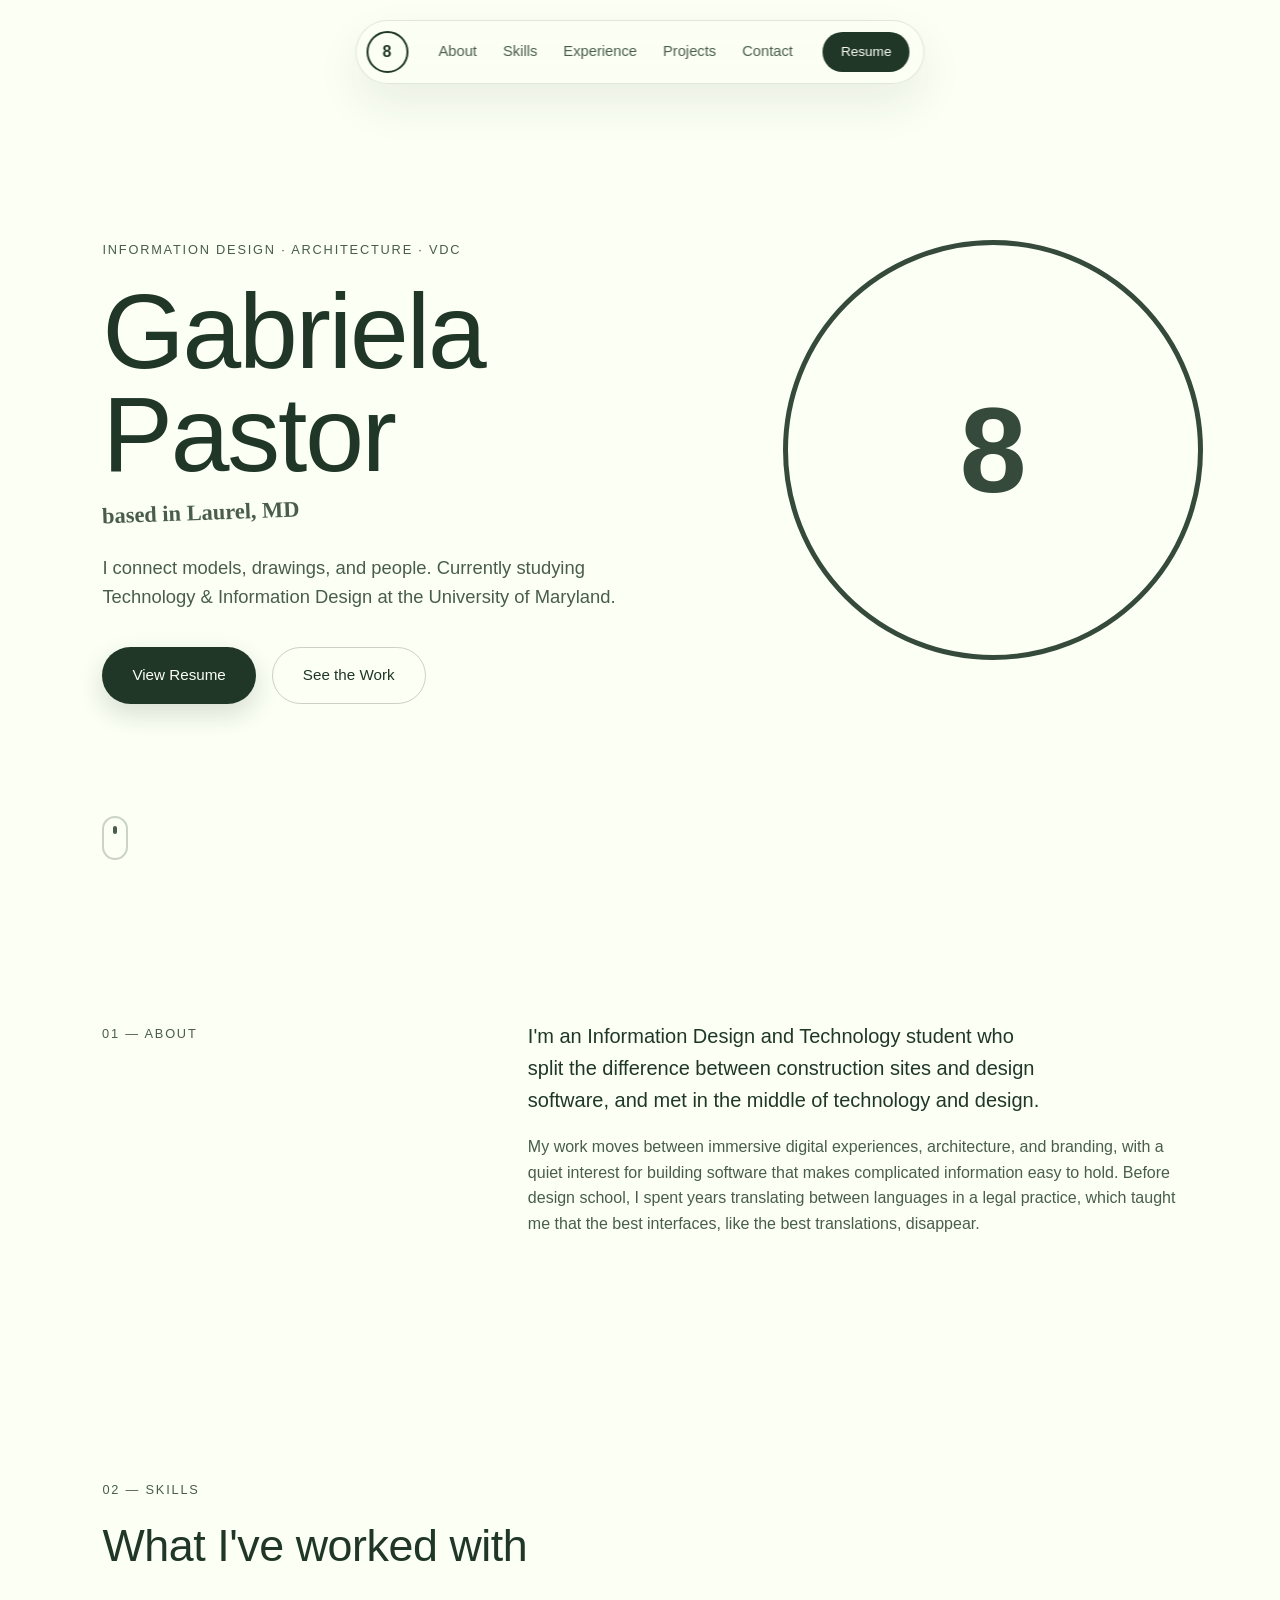
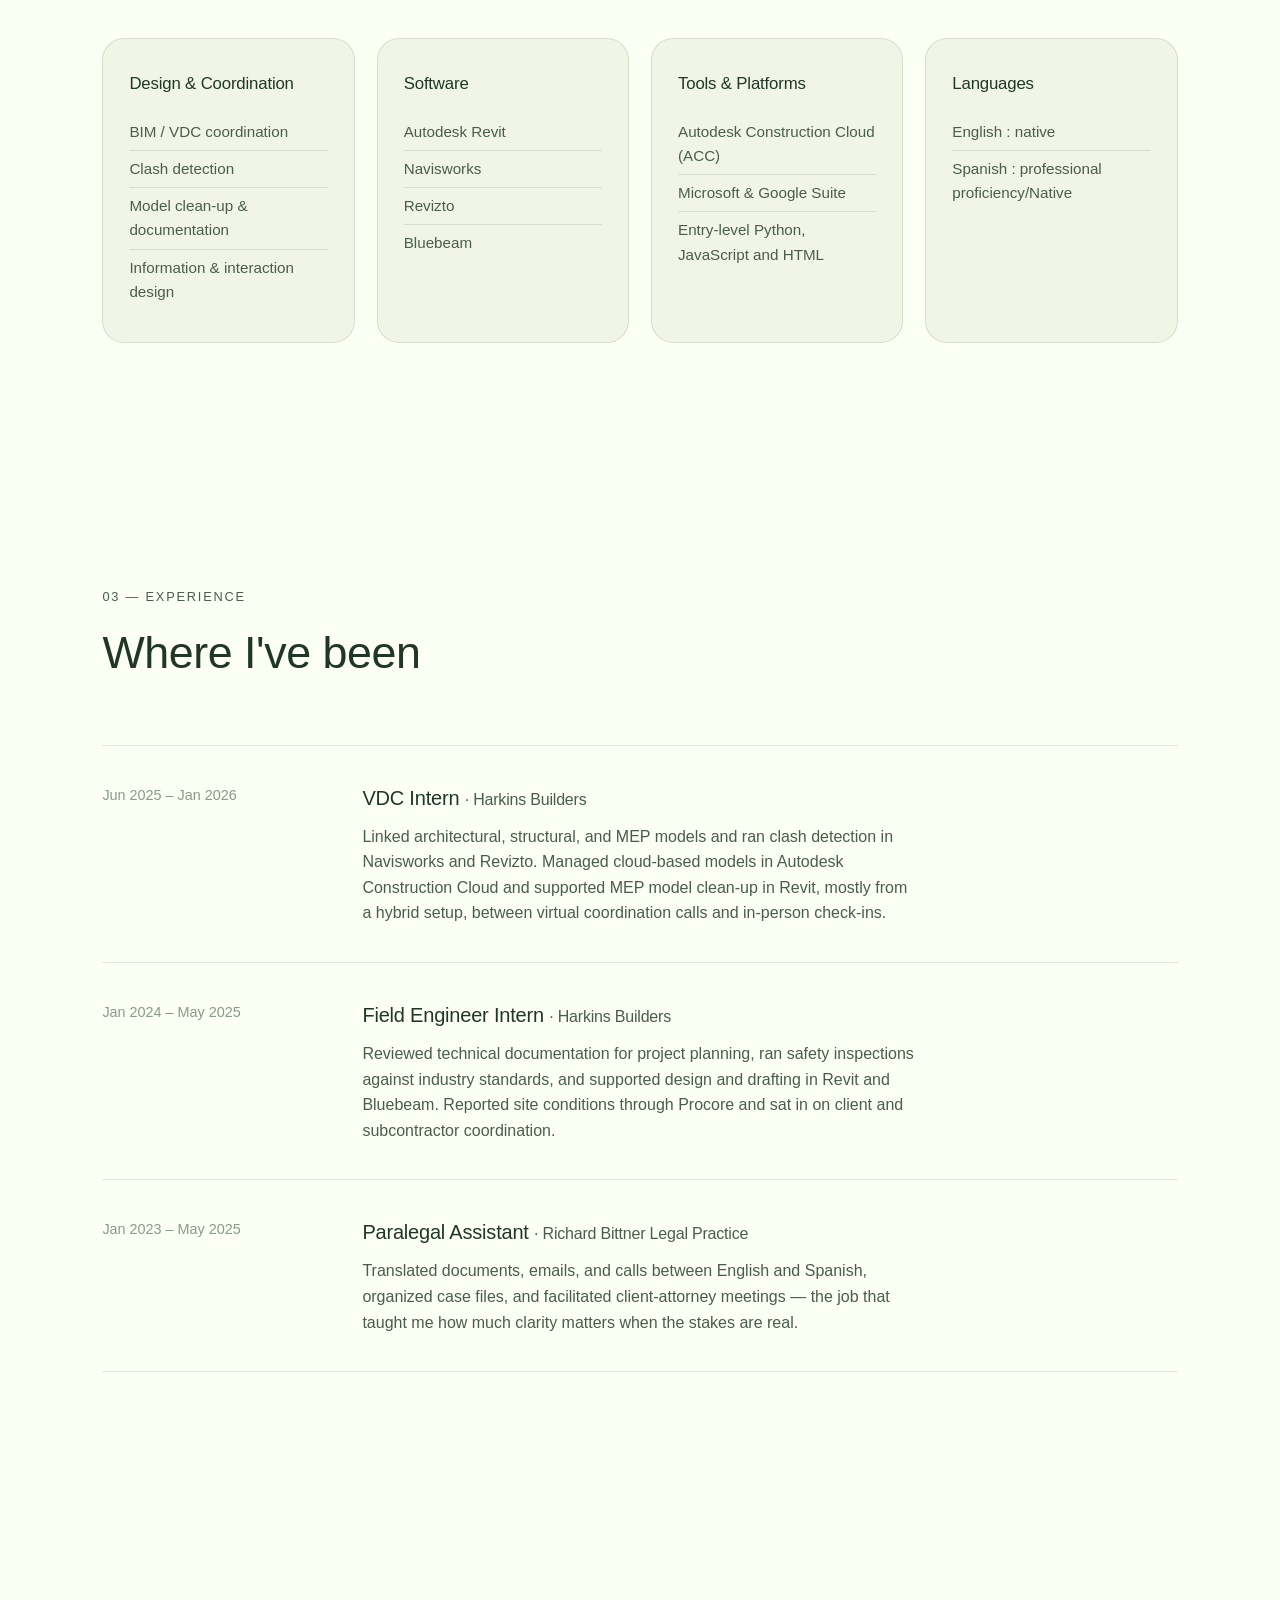
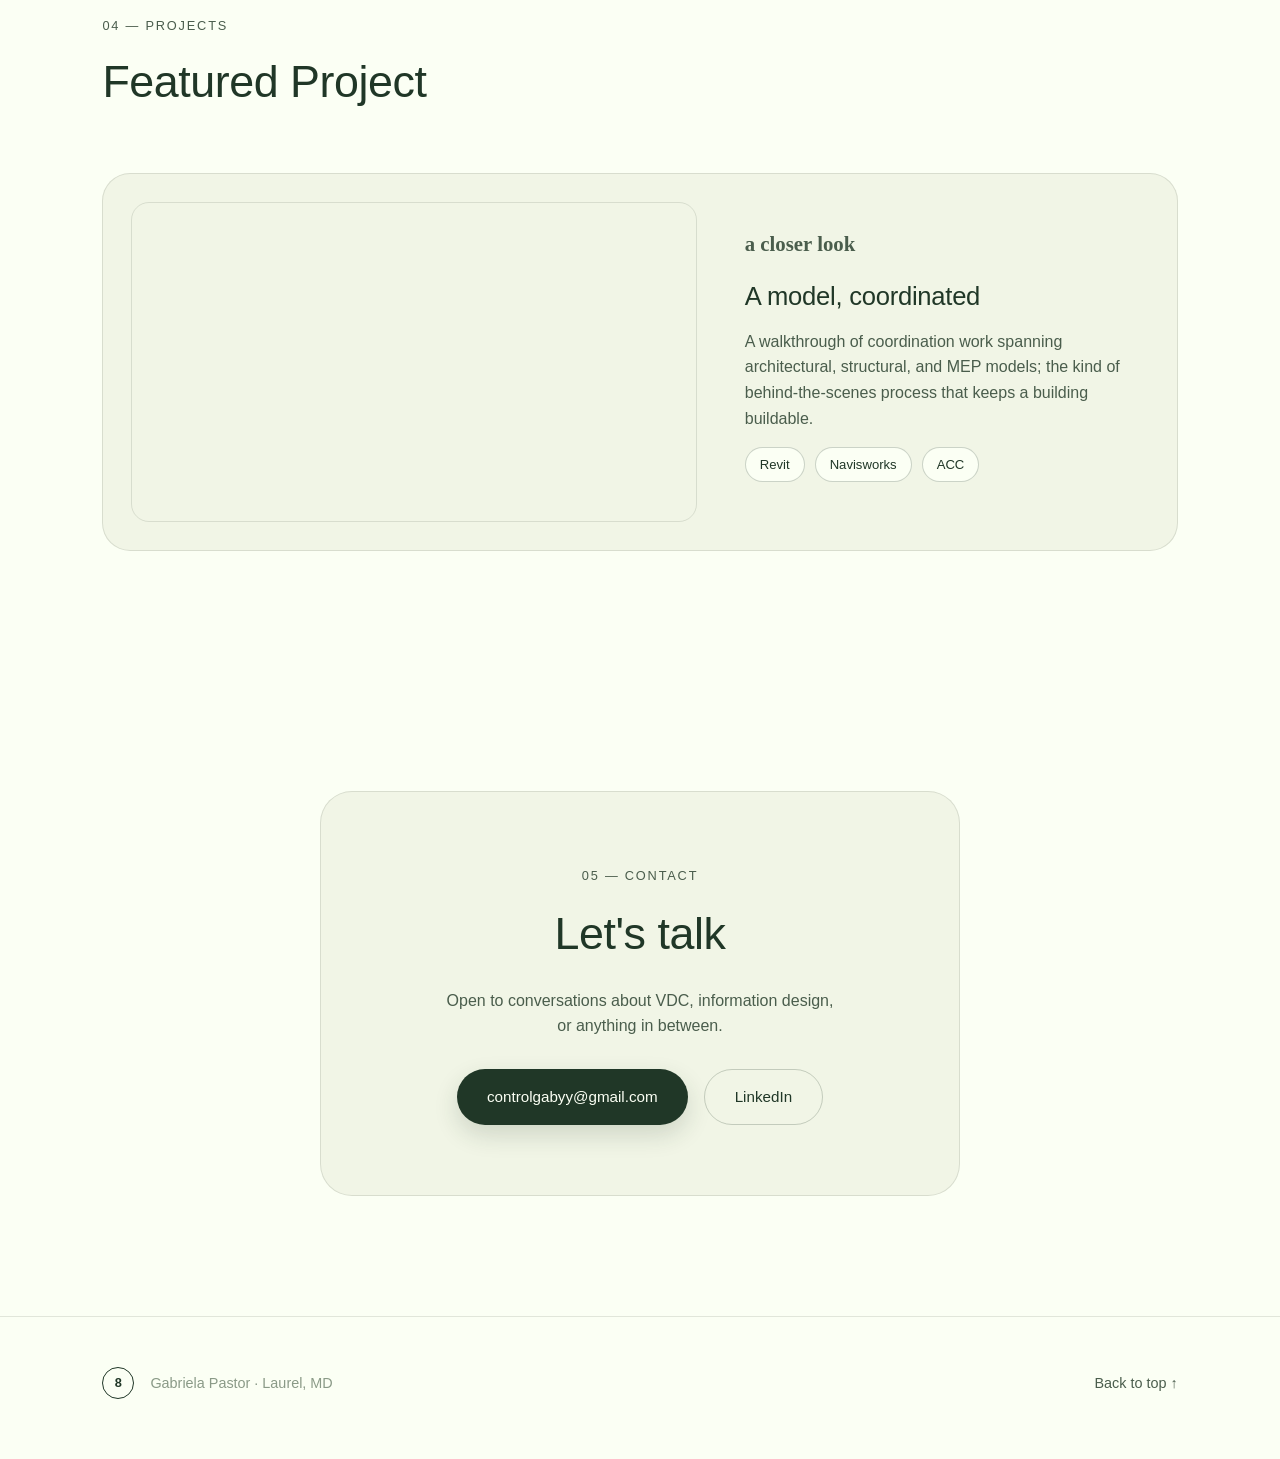
==== commit 608d613d: "Update hero lede in index.html Removed the part about coordinating buildings from the lede." ====
--- a/index.html
+++ b/index.html
@@ -45,7 +45,7 @@
       <p class="hero-note handwritten" aria-hidden="true">based in Laurel, MD</p>
       <p class="hero-lede">
         I connect models, drawings, and people. Currently studying Technology &amp; Information
-        Design at the University of Maryland, and coordinating buildings before they're built.
+        Design at the University of Maryland.
       </p>
       <div class="hero-actions">
         <a href="resume.pdf" class="btn btn-primary" target="_blank" rel="noopener">View Resume</a>
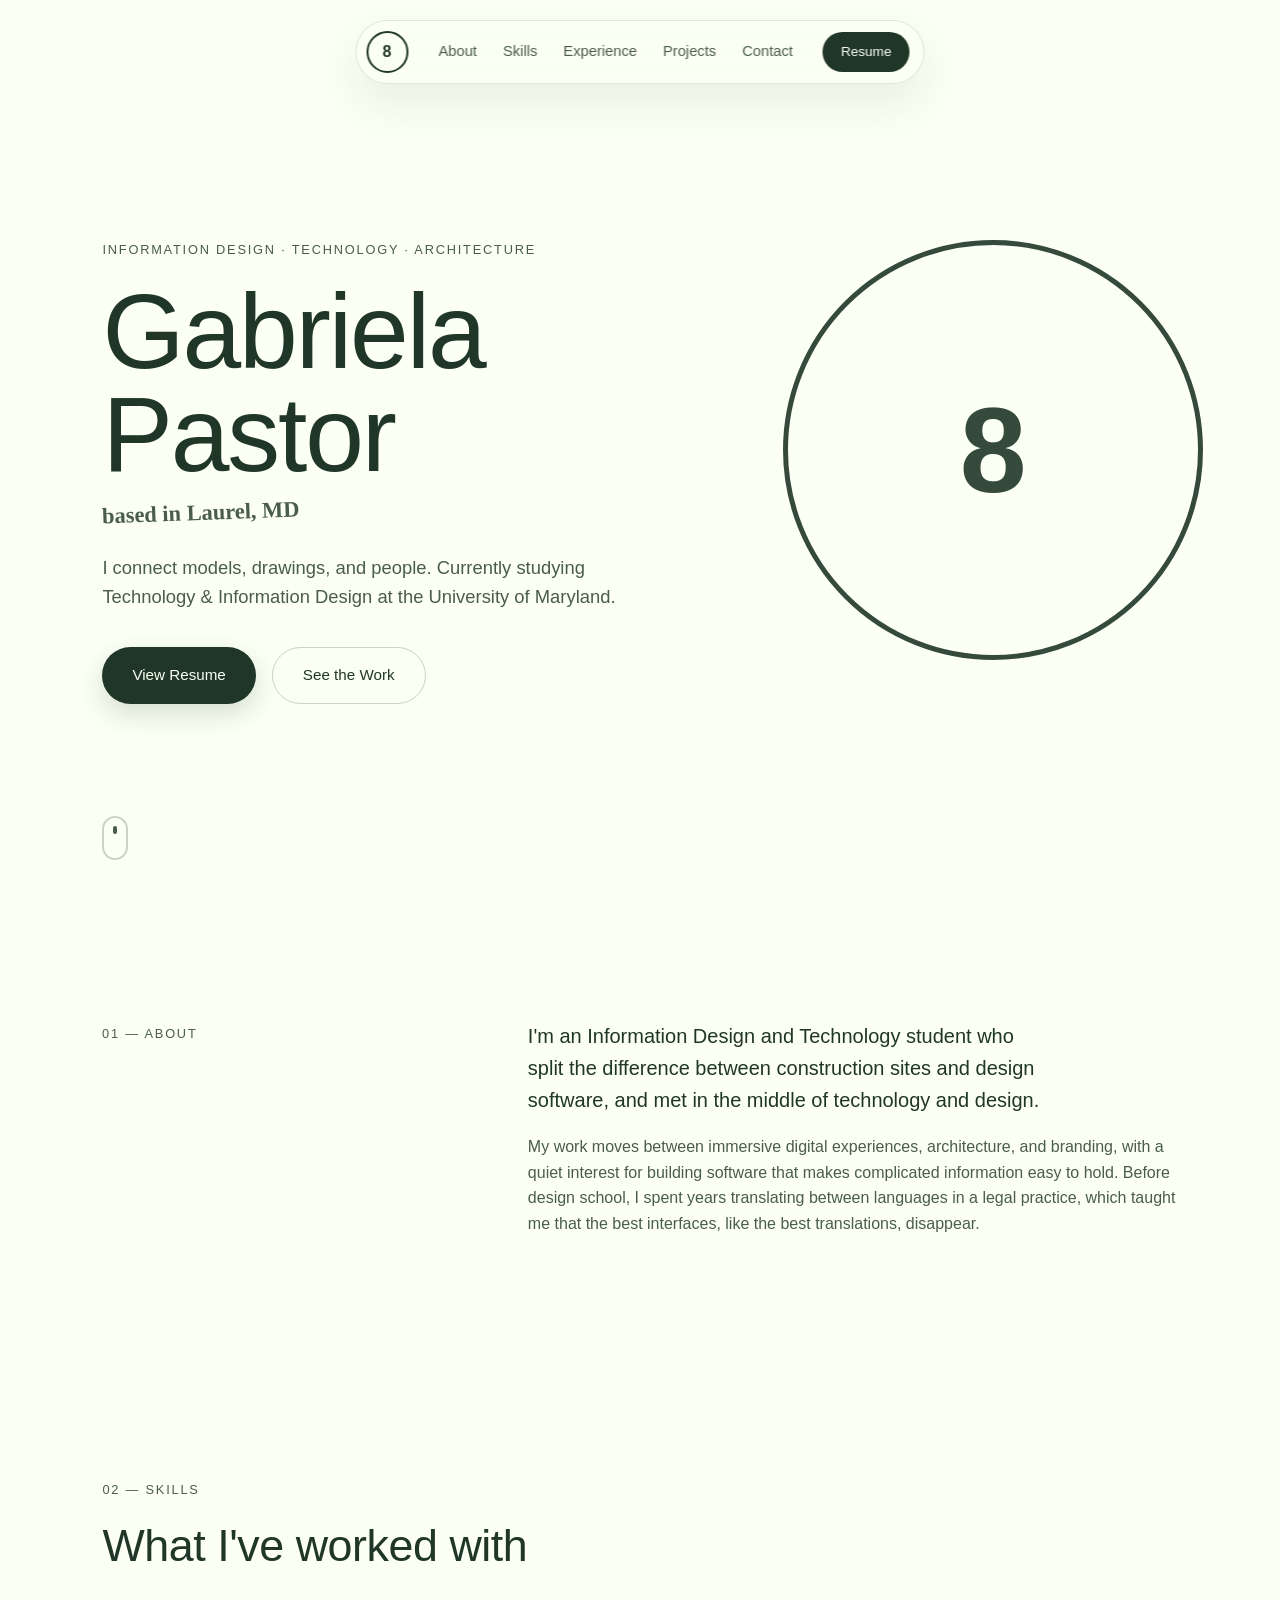
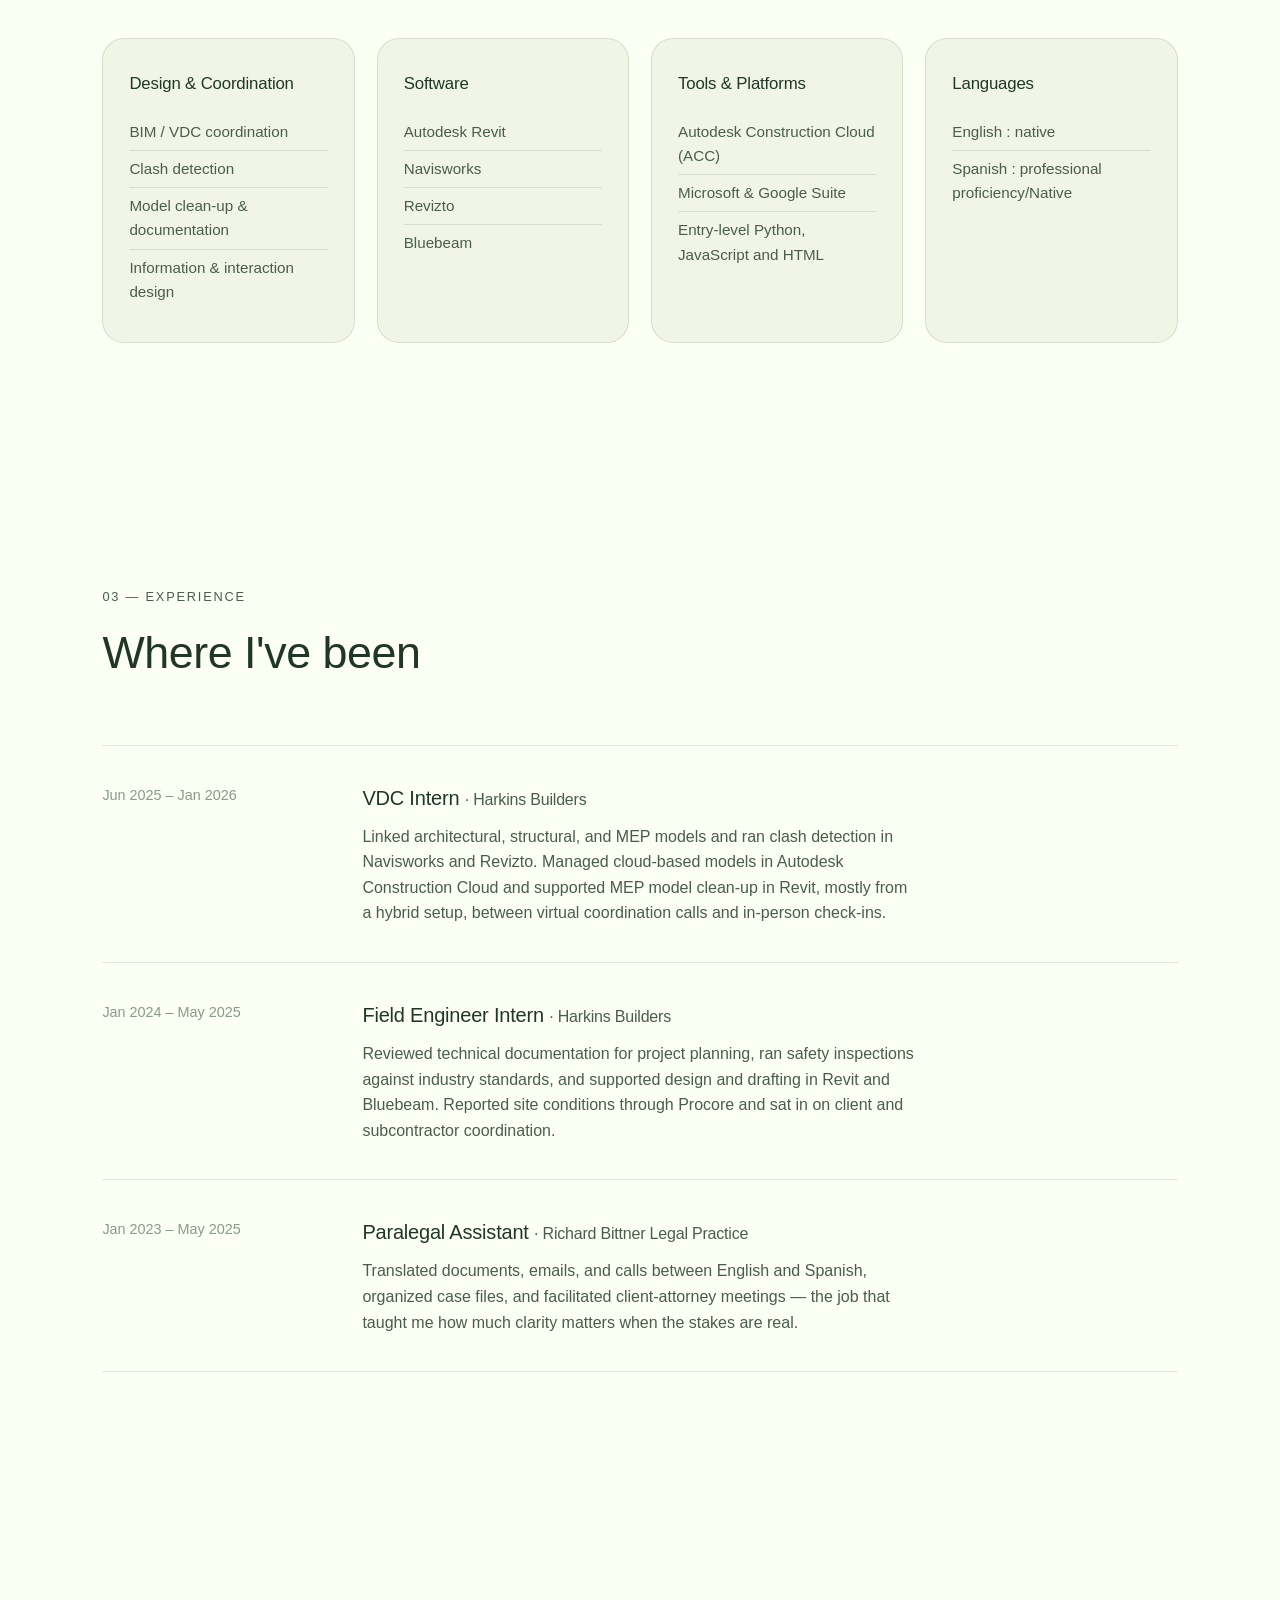
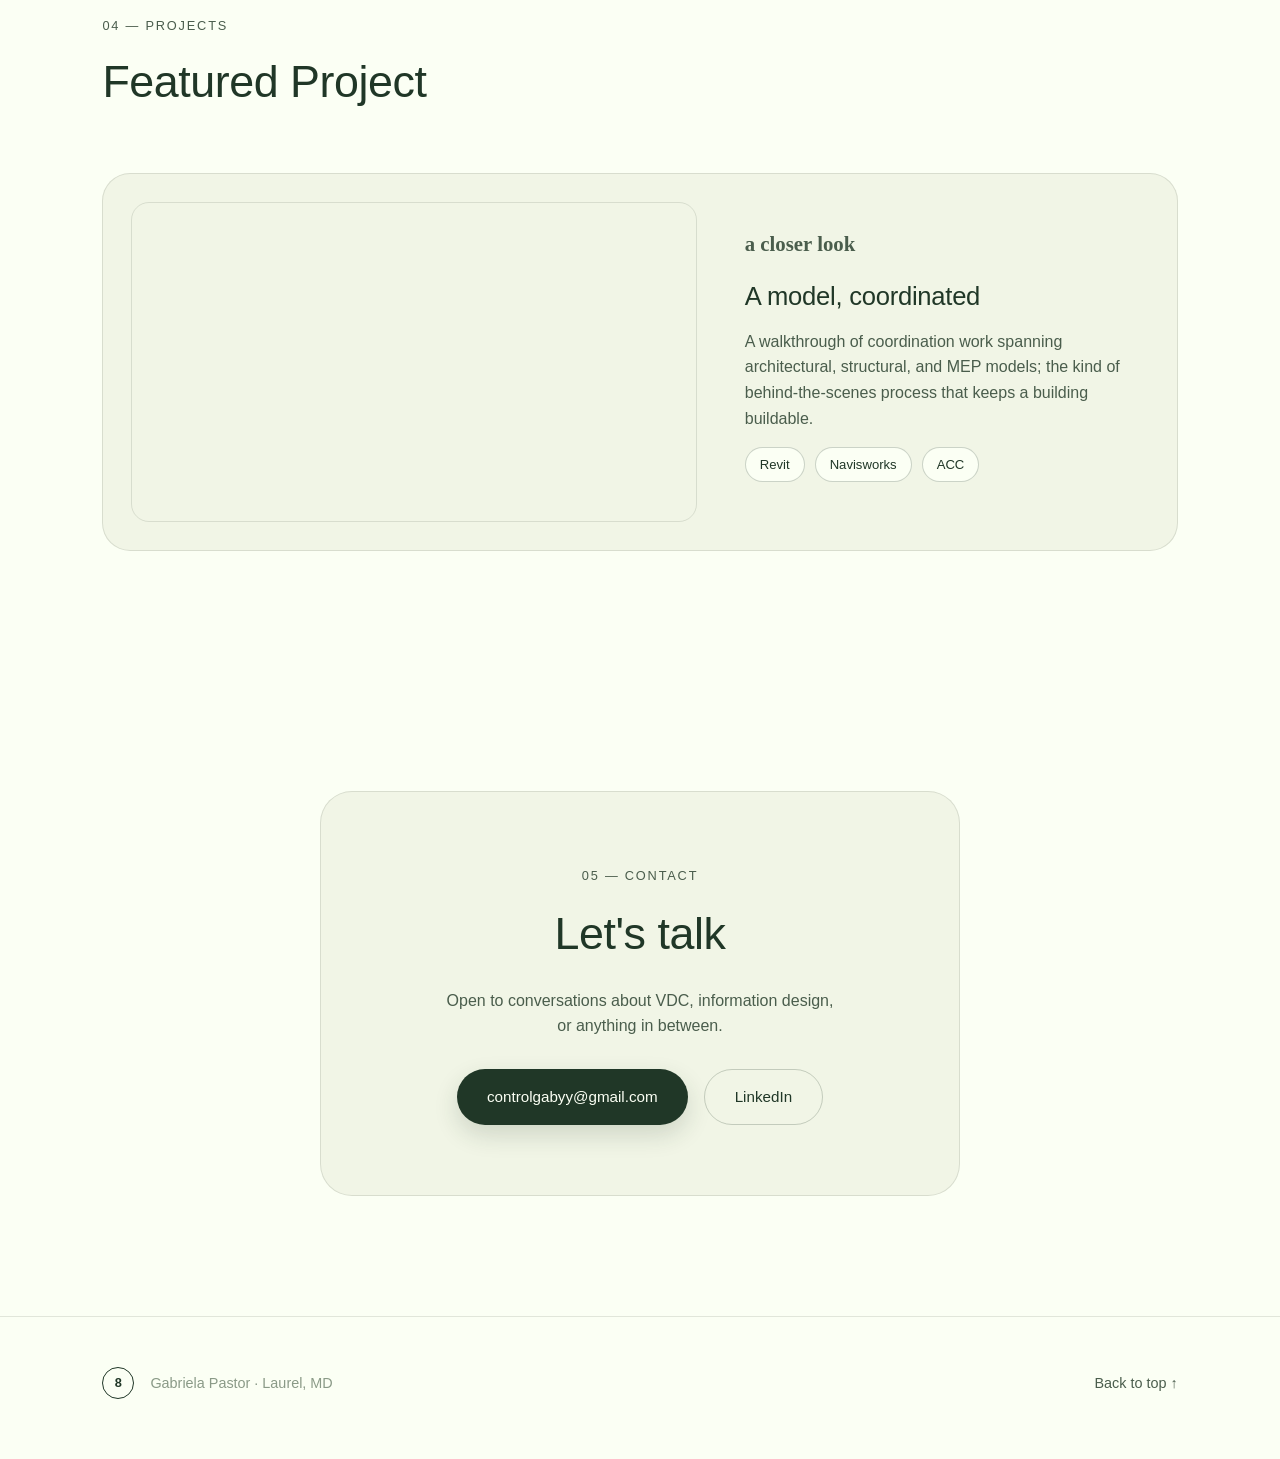
==== commit 5364115b: "Update eyebrow text to include 'Technology'" ====
--- a/index.html
+++ b/index.html
@@ -40,7 +40,7 @@
     </div>
 
     <div class="hero-inner reveal">
-      <p class="eyebrow">Information Design · Architecture · VDC</p>
+      <p class="eyebrow">Information Design · Technology · Architecture</p>
       <h1 class="hero-title">Gabriela<br>Pastor</h1>
       <p class="hero-note handwritten" aria-hidden="true">based in Laurel, MD</p>
       <p class="hero-lede">
